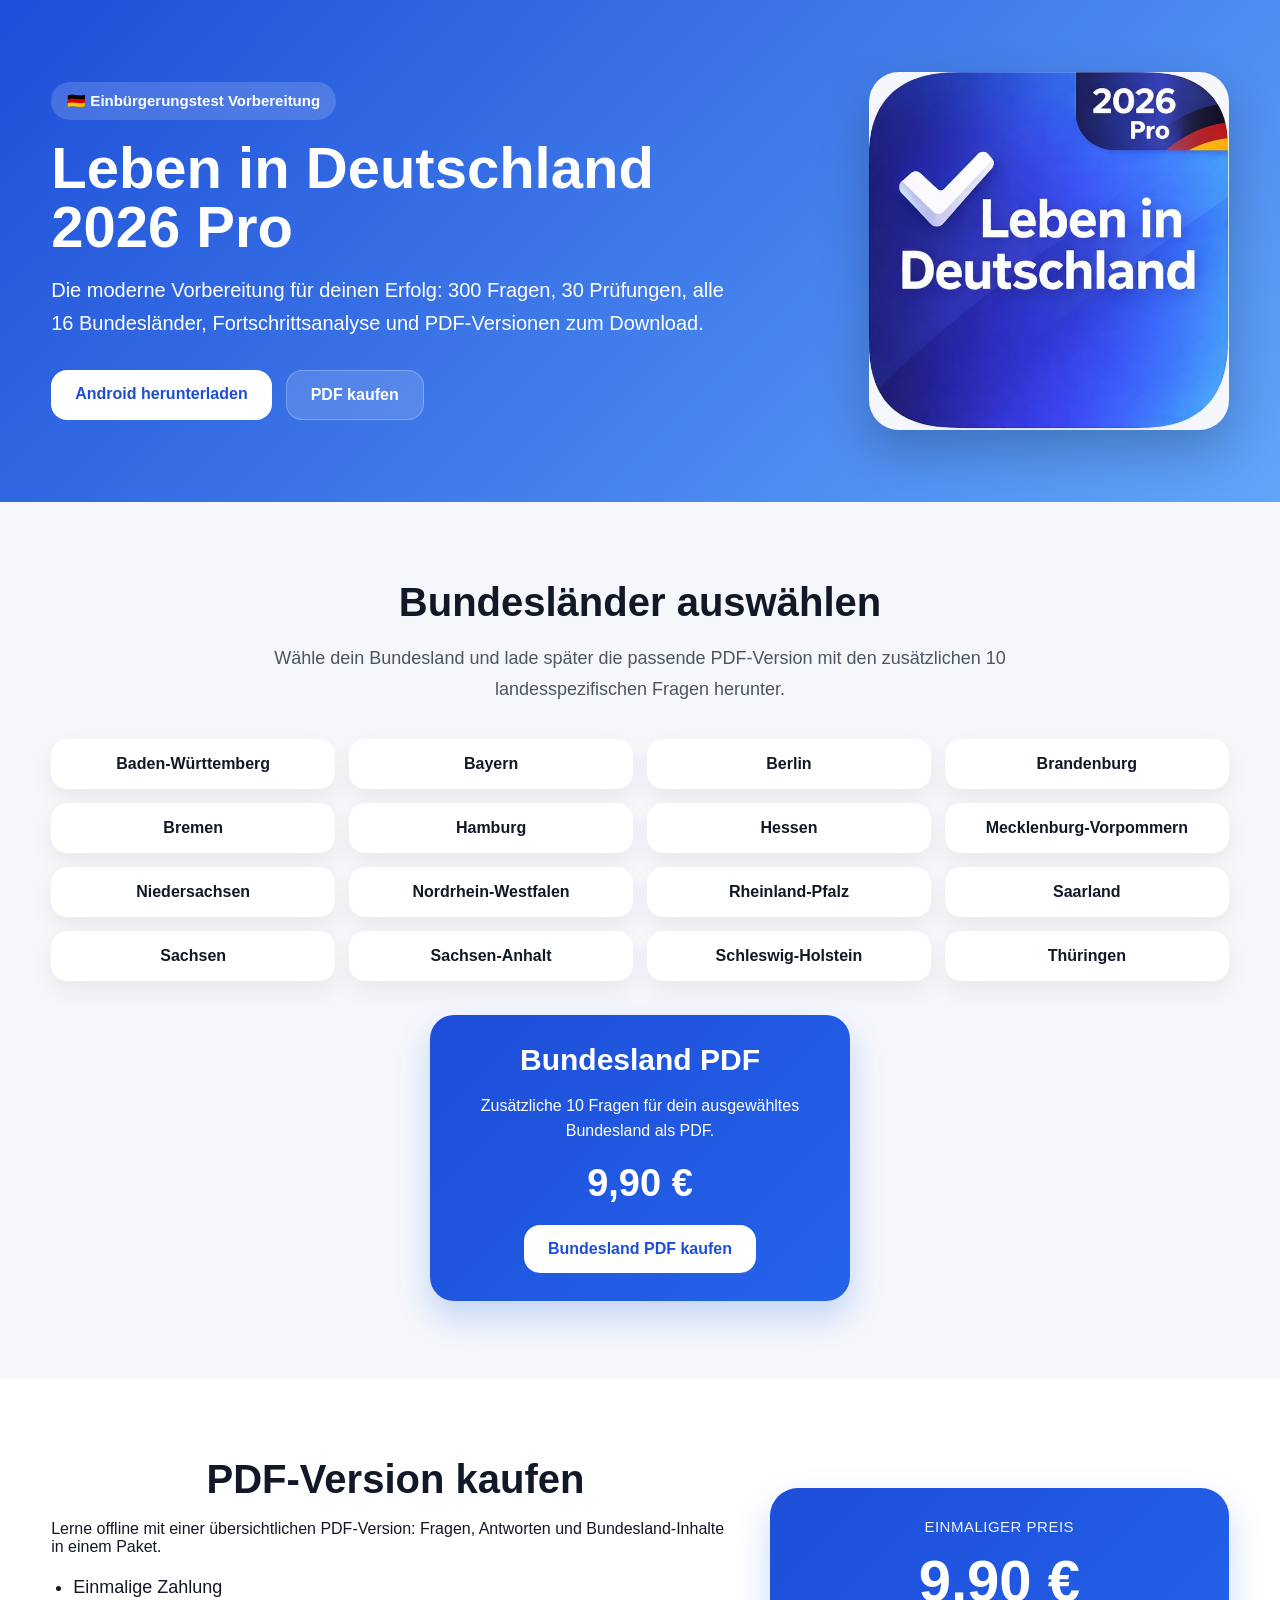
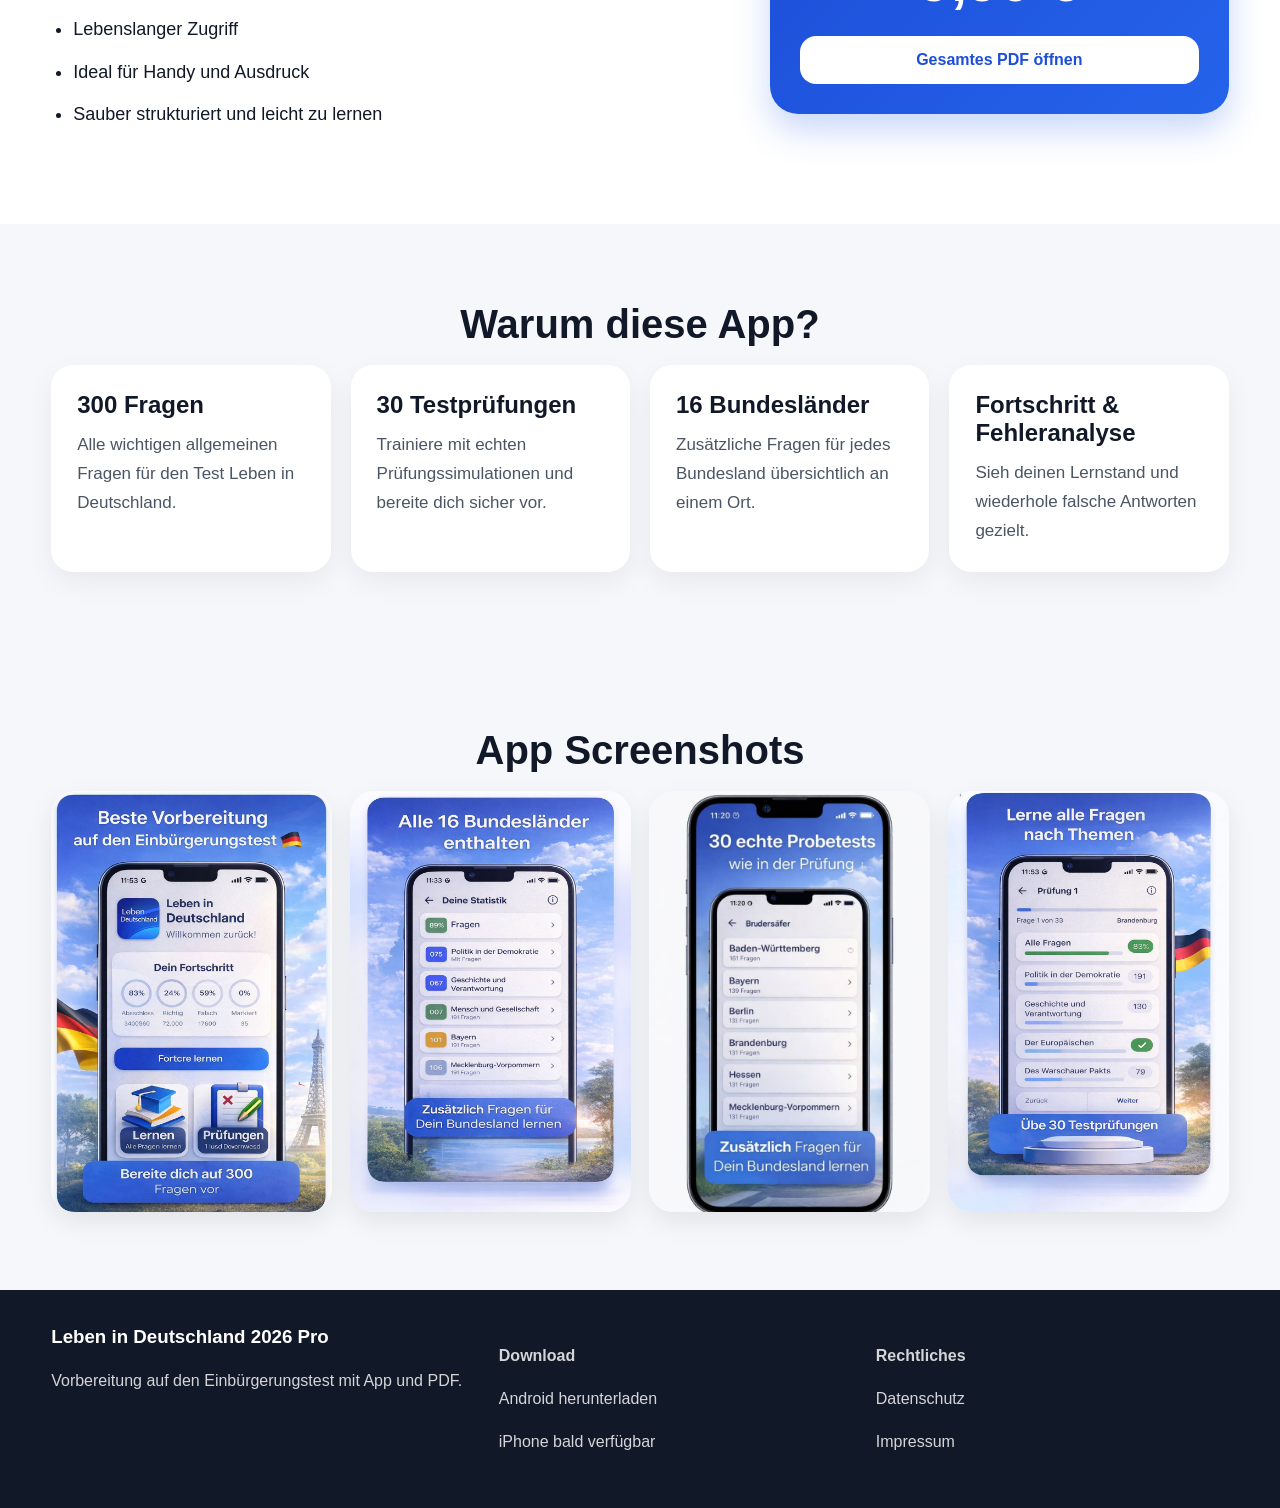
==== index.html @ db629c54 "Website ready for Vercel and Stripe MVP" ====
<!DOCTYPE html>
<html lang="de">
<head>
  <meta charset="UTF-8" />
  <meta name="viewport" content="width=device-width, initial-scale=1.0" />
  <title>Leben in Deutschland 2026 Pro</title>
  <meta
    name="description"
    content="Bereite dich mit 300 Fragen, 30 Testprüfungen, Bundesland-Fragen und PDF-Versionen auf den Einbürgerungstest vor."
  />
  <link rel="stylesheet" href="css/style.css" />
</head>
<body>

  <header class="hero">
    <div class="container hero-content">
      <div class="hero-text">
        <span class="badge">🇩🇪 Einbürgerungstest Vorbereitung</span>
        <h1>Leben in Deutschland 2026 Pro</h1>
        <p>
          Die moderne Vorbereitung für deinen Erfolg:
          300 Fragen, 30 Prüfungen, alle 16 Bundesländer,
          Fortschrittsanalyse und PDF-Versionen zum Download.
        </p>

        <div class="hero-buttons">
          <a href="#" class="btn btn-primary">Android herunterladen</a>
          <a href="#pdf-kaufen" class="btn btn-secondary">PDF kaufen</a>
        </div>
      </div>

      <div class="hero-image">
        <img src="assets/images/app_logo.png" alt="Leben in Deutschland App Logo" />
      </div>
    </div>
  </header>

  <section class="bundeslaender-section" id="bundeslaender">
    <div class="container">
      <h2>Bundesländer auswählen</h2>
      <p class="section-text">
        Wähle dein Bundesland und lade später die passende PDF-Version mit den
        zusätzlichen 10 landesspezifischen Fragen herunter.
      </p>

      <div class="bundeslaender-grid">
        <button class="bundesland-btn">Baden-Württemberg</button>
        <button class="bundesland-btn">Bayern</button>
        <button class="bundesland-btn">Berlin</button>
        <button class="bundesland-btn">Brandenburg</button>
        <button class="bundesland-btn">Bremen</button>
        <button class="bundesland-btn">Hamburg</button>
        <button class="bundesland-btn">Hessen</button>
        <button class="bundesland-btn">Mecklenburg-Vorpommern</button>
        <button class="bundesland-btn">Niedersachsen</button>
        <button class="bundesland-btn">Nordrhein-Westfalen</button>
        <button class="bundesland-btn">Rheinland-Pfalz</button>
        <button class="bundesland-btn">Saarland</button>
        <button class="bundesland-btn">Sachsen</button>
        <button class="bundesland-btn">Sachsen-Anhalt</button>
        <button class="bundesland-btn">Schleswig-Holstein</button>
        <button class="bundesland-btn">Thüringen</button>
      </div>

      <div class="bundesland-card">
        <h3>Bundesland PDF</h3>
        <p>Zusätzliche 10 Fragen für dein ausgewähltes Bundesland als PDF.</p>
        <div class="mini-price">9,90 €</div>
        <a href="#" class="btn btn-primary">Bundesland PDF kaufen</a>
      </div>
    </div>
  </section>

  <section class="pdf-block" id="pdf-kaufen">
    <div class="container pdf-inner">
      <div>
        <h2>PDF-Version kaufen</h2>
        <p>
          Lerne offline mit einer übersichtlichen PDF-Version:
          Fragen, Antworten und Bundesland-Inhalte in einem Paket.
        </p>
        <ul class="pdf-list">
          <li>Einmalige Zahlung</li>
          <li>Lebenslanger Zugriff</li>
          <li>Ideal für Handy und Ausdruck</li>
          <li>Sauber strukturiert und leicht zu lernen</li>
        </ul>
      </div>

      <div class="price-card">
        <div class="price-label">Einmaliger Preis</div>
        <div class="price">9,90 €</div>
        <a href="#" id="gesamt-pdf-btn" class="btn btn-light btn-full">Gesamtes PDF öffnen</a>
      </div>
    </div>
  </section>

  <section class="features" id="warum-app">
    <div class="container">
      <h2>Warum diese App?</h2>
      <div class="feature-grid">
        <div class="card">
          <h3>300 Fragen</h3>
          <p>Alle wichtigen allgemeinen Fragen für den Test Leben in Deutschland.</p>
        </div>
        <div class="card">
          <h3>30 Testprüfungen</h3>
          <p>Trainiere mit echten Prüfungssimulationen und bereite dich sicher vor.</p>
        </div>
        <div class="card">
          <h3>16 Bundesländer</h3>
          <p>Zusätzliche Fragen für jedes Bundesland übersichtlich an einem Ort.</p>
        </div>
        <div class="card">
          <h3>Fortschritt & Fehleranalyse</h3>
          <p>Sieh deinen Lernstand und wiederhole falsche Antworten gezielt.</p>
        </div>
      </div>
    </div>
  </section>

  <section class="screenshots">
    <div class="container">
      <h2>App Screenshots</h2>
      <div class="screenshots-grid">
        <img src="assets/screenshots/screen-1.png" alt="App Screenshot 1" />
        <img src="assets/screenshots/screen-2.png" alt="App Screenshot 2" />
        <img src="assets/screenshots/screen-3.png" alt="App Screenshot 3" />
        <img src="assets/screenshots/screen-4.png" alt="App Screenshot 4" />
      </div>
    </div>
  </section>

  <footer class="footer">
    <div class="container footer-inner">
      <div>
        <h3>Leben in Deutschland 2026 Pro</h3>
        <p>Vorbereitung auf den Einbürgerungstest mit App und PDF.</p>
      </div>

      <div>
        <p><strong>Download</strong></p>
        <p>Android herunterladen</p>
        <p>iPhone bald verfügbar</p>
      </div>

      <div>
        <p><strong>Rechtliches</strong></p>
        <p>Datenschutz</p>
        <p>Impressum</p>
      </div>
    </div>
  </footer>

  <script src="js/main.js"></script>
</body>
</html>
---- css/style.css ----
* {
  box-sizing: border-box;
}

html {
  scroll-behavior: smooth;
}

body {
  margin: 0;
  font-family: Arial, sans-serif;
  background: #f5f7fb;
  color: #111827;
}

img {
  max-width: 100%;
  display: block;
}

.container {
  width: min(1180px, 92%);
  margin: 0 auto;
}

.hero {
  background: linear-gradient(135deg, #1d4ed8, #60a5fa);
  color: white;
  padding: 72px 0;
}

.hero-content {
  display: grid;
  grid-template-columns: 1.2fr 0.8fr;
  gap: 36px;
  align-items: center;
}

.badge {
  display: inline-block;
  padding: 10px 16px;
  border-radius: 999px;
  background: rgba(255, 255, 255, 0.16);
  margin-bottom: 18px;
  font-weight: 700;
  font-size: 15px;
}

.hero h1 {
  margin: 0 0 18px;
  font-size: 58px;
  line-height: 1.02;
}

.hero p {
  font-size: 20px;
  line-height: 1.65;
  max-width: 700px;
  margin: 0;
}

.hero-buttons {
  display: flex;
  flex-wrap: wrap;
  gap: 14px;
  margin-top: 30px;
}

.btn {
  display: inline-block;
  text-decoration: none;
  padding: 15px 24px;
  border-radius: 16px;
  font-weight: 700;
  transition: all 0.2s ease;
  border: none;
  cursor: pointer;
}

.btn:hover {
  transform: translateY(-2px);
}

.btn-primary {
  background: white;
  color: #1d4ed8;
}

.btn-secondary {
  background: rgba(255, 255, 255, 0.14);
  color: white;
  border: 1px solid rgba(255, 255, 255, 0.25);
}

.btn-light {
  background: white;
  color: #1d4ed8;
}

.btn-full {
  width: 100%;
  text-align: center;
}

.hero-image img {
  width: 100%;
  max-width: 360px;
  margin-left: auto;
  border-radius: 30px;
  box-shadow: 0 20px 50px rgba(0, 0, 0, 0.22);
}

.features,
.screenshots,
.pdf-block,
.bundeslaender-section {
  padding: 78px 0;
}

.features h2,
.screenshots h2,
.pdf-block h2,
.bundeslaender-section h2 {
  text-align: center;
  margin: 0 0 18px;
  font-size: 40px;
}

.section-text {
  text-align: center;
  max-width: 760px;
  margin: 0 auto 34px;
  color: #4b5563;
  font-size: 18px;
  line-height: 1.7;
}

.bundeslaender-grid {
  display: grid;
  grid-template-columns: repeat(4, 1fr);
  gap: 14px;
  margin-bottom: 34px;
}

.bundesland-btn {
  padding: 16px 18px;
  border: none;
  border-radius: 16px;
  background: white;
  box-shadow: 0 10px 24px rgba(0, 0, 0, 0.06);
  font-size: 16px;
  font-weight: 700;
  color: #111827;
  cursor: pointer;
  transition: all 0.2s ease;
}

.bundesland-btn:hover {
  transform: translateY(-2px);
  background: #eef4ff;
}

.bundesland-card {
  max-width: 420px;
  margin: 0 auto;
  background: linear-gradient(135deg, #1d4ed8, #2563eb);
  color: white;
  padding: 28px;
  border-radius: 24px;
  text-align: center;
  box-shadow: 0 16px 34px rgba(37, 99, 235, 0.24);
}

.bundesland-card h3 {
  margin-top: 0;
  margin-bottom: 10px;
  font-size: 30px;
}

.bundesland-card p {
  margin-bottom: 18px;
  line-height: 1.6;
}

.mini-price {
  font-size: 38px;
  font-weight: 800;
  margin-bottom: 20px;
}

.feature-grid {
  display: grid;
  grid-template-columns: repeat(4, 1fr);
  gap: 20px;
}

.card {
  background: white;
  padding: 26px;
  border-radius: 22px;
  box-shadow: 0 10px 28px rgba(0, 0, 0, 0.06);
}

.card h3 {
  margin-top: 0;
  margin-bottom: 12px;
  font-size: 24px;
}

.card p {
  margin: 0;
  font-size: 17px;
  line-height: 1.7;
  color: #4b5563;
}

.pdf-inner {
  display: grid;
  grid-template-columns: 1.2fr 0.8fr;
  gap: 30px;
  align-items: center;
}

.pdf-block {
  background: #ffffff;
}

.pdf-list {
  padding-left: 22px;
}

.pdf-list li {
  margin-bottom: 12px;
  font-size: 18px;
  line-height: 1.7;
}

.price-card {
  background: linear-gradient(135deg, #1d4ed8, #2563eb);
  color: white;
  padding: 30px;
  border-radius: 28px;
  text-align: center;
  box-shadow: 0 16px 34px rgba(37, 99, 235, 0.25);
}

.price-label {
  font-size: 15px;
  opacity: 0.92;
  margin-bottom: 12px;
  text-transform: uppercase;
  letter-spacing: 0.5px;
}

.price {
  font-size: 58px;
  font-weight: 800;
  margin-bottom: 22px;
}

.screenshots-grid {
  display: grid;
  grid-template-columns: repeat(4, 1fr);
  gap: 18px;
}

.screenshots-grid img {
  border-radius: 24px;
  box-shadow: 0 10px 26px rgba(0, 0, 0, 0.08);
}

.footer {
  background: #111827;
  color: white;
  padding: 36px 0;
}

.footer-inner {
  display: grid;
  grid-template-columns: 1.2fr 1fr 1fr;
  gap: 24px;
}

.footer h3 {
  margin-top: 0;
}

.footer p {
  color: rgba(255,255,255,0.82);
  line-height: 1.7;
}

@media (max-width: 980px) {
  .hero-content,
  .pdf-inner,
  .feature-grid,
  .screenshots-grid,
  .bundeslaender-grid,
  .footer-inner {
    grid-template-columns: 1fr;
  }

  .hero h1 {
    font-size: 42px;
  }

  .hero-image img {
    margin: 0 auto;
  }

  .features h2,
  .screenshots h2,
  .pdf-block h2,
  .bundeslaender-section h2 {
    font-size: 32px;
  }
}

.bundesland-btn.active {
  background: linear-gradient(135deg, #1d4ed8, #2563eb);
  color: white;
  box-shadow: 0 8px 20px rgba(37, 99, 235, 0.3);
}
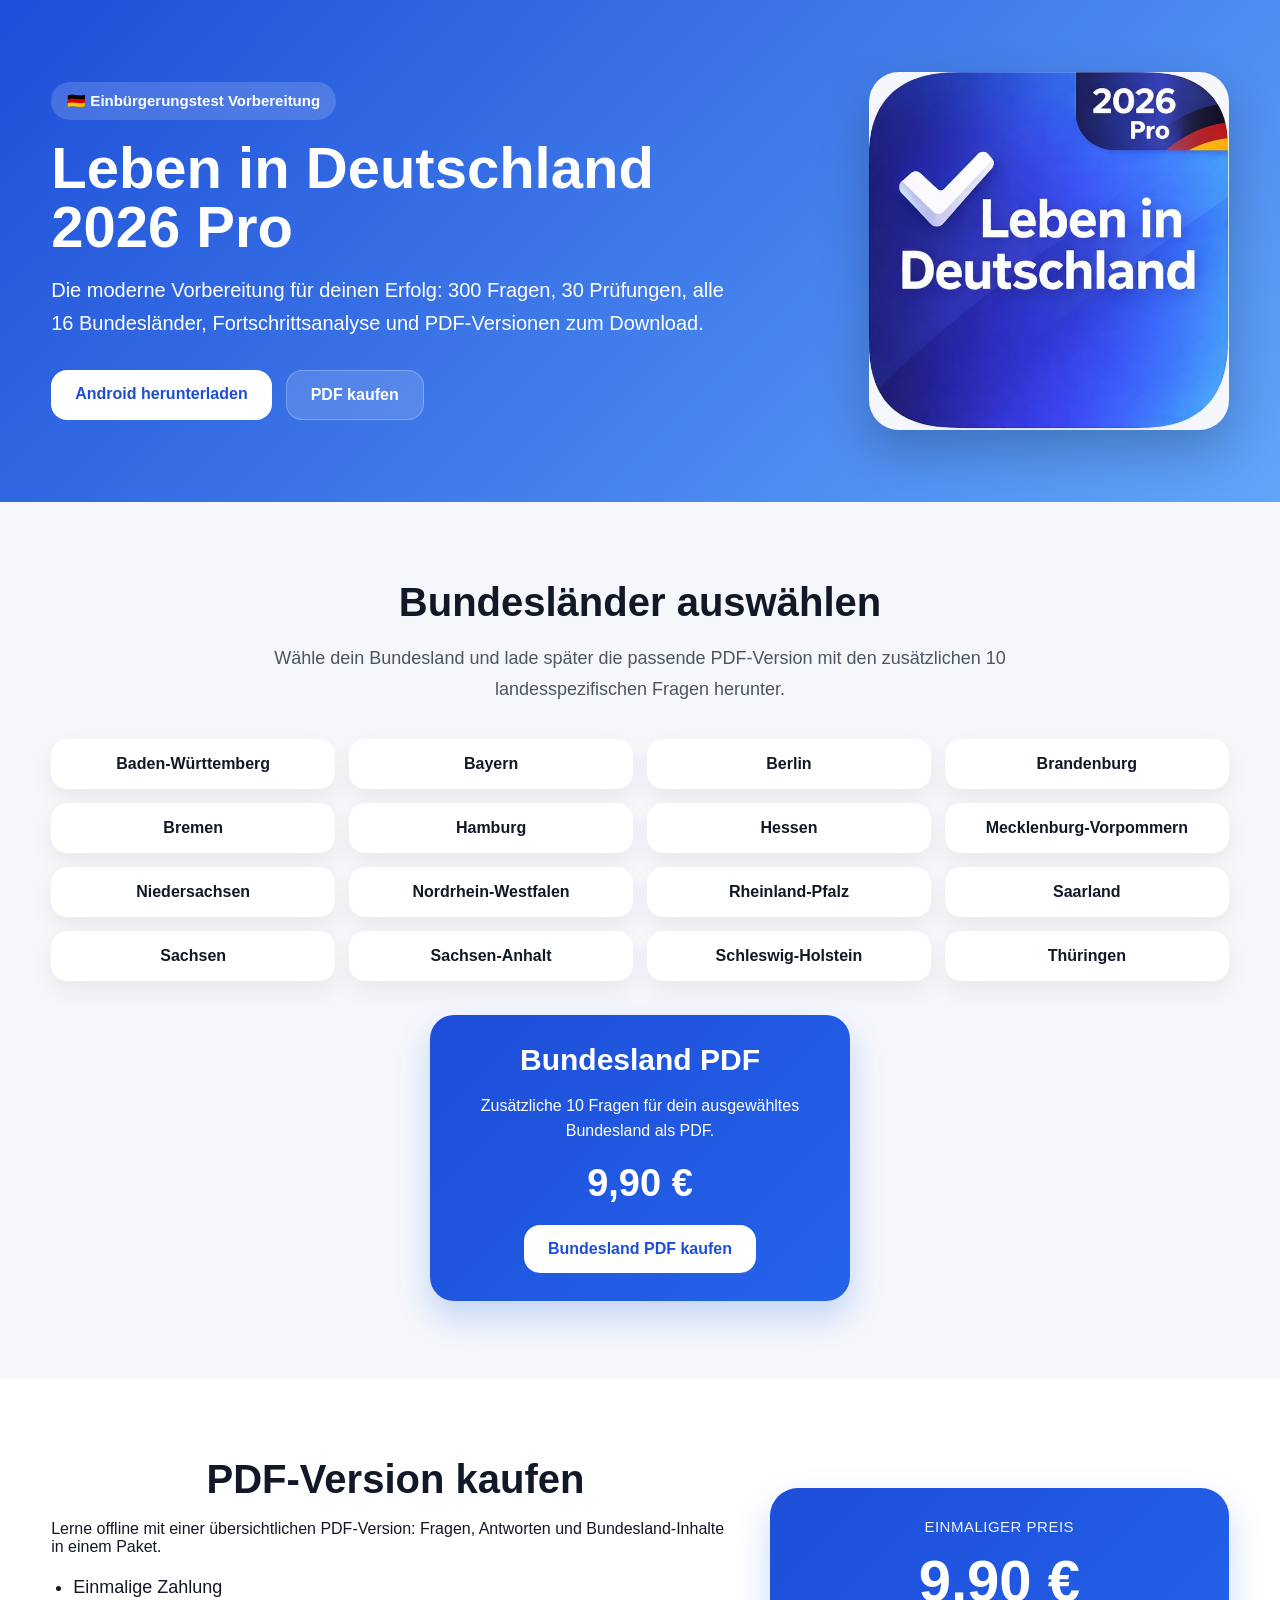
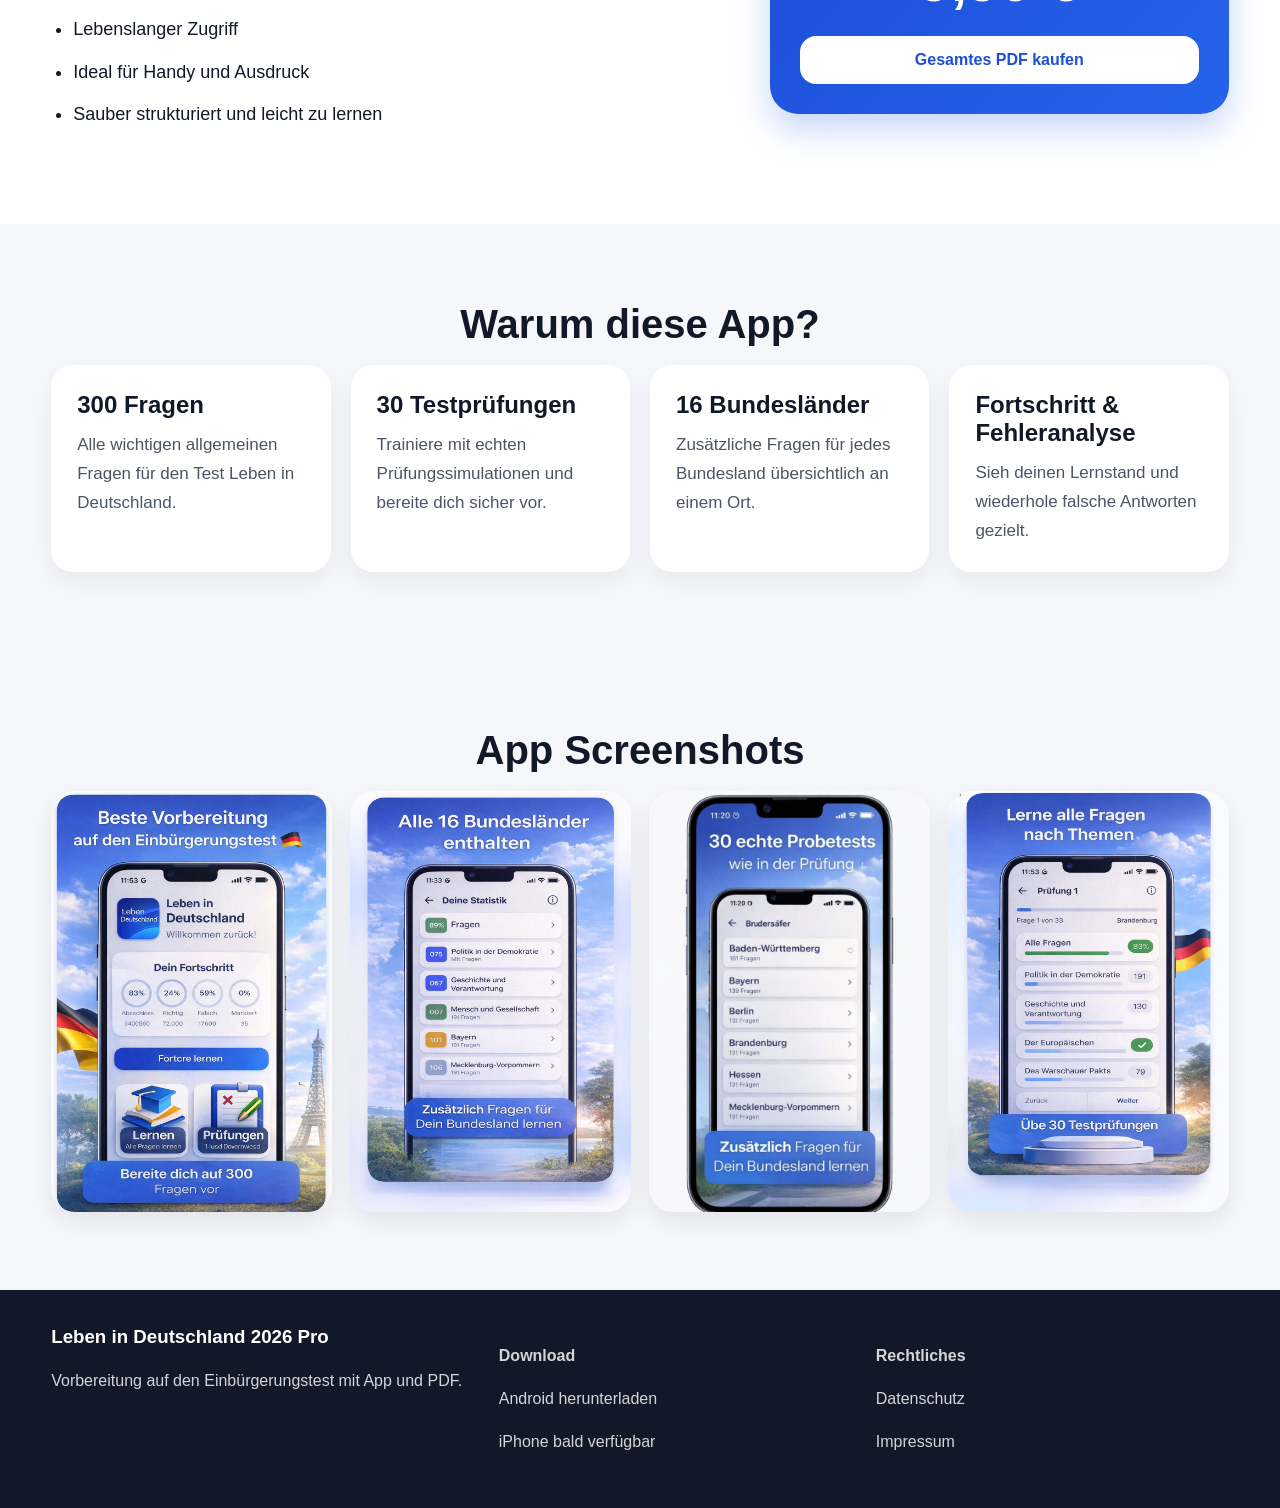
==== commit 2bc29cb6: "Add success page" ====
--- a/index.html
+++ b/index.html
@@ -90,7 +90,15 @@
       <div class="price-card">
         <div class="price-label">Einmaliger Preis</div>
         <div class="price">9,90 €</div>
-        <a href="#" id="gesamt-pdf-btn" class="btn btn-light btn-full">Gesamtes PDF öffnen</a>
+        <a
+          href="https://buy.stripe.com/14AbJ20qF0Sz08CeSN9Ve00"
+          id="gesamt-pdf-btn"
+          class="btn btn-light btn-full"
+          target="_blank"
+          rel="noopener noreferrer"
+        >
+          Gesamtes PDF kaufen
+        </a>
       </div>
     </div>
   </section>
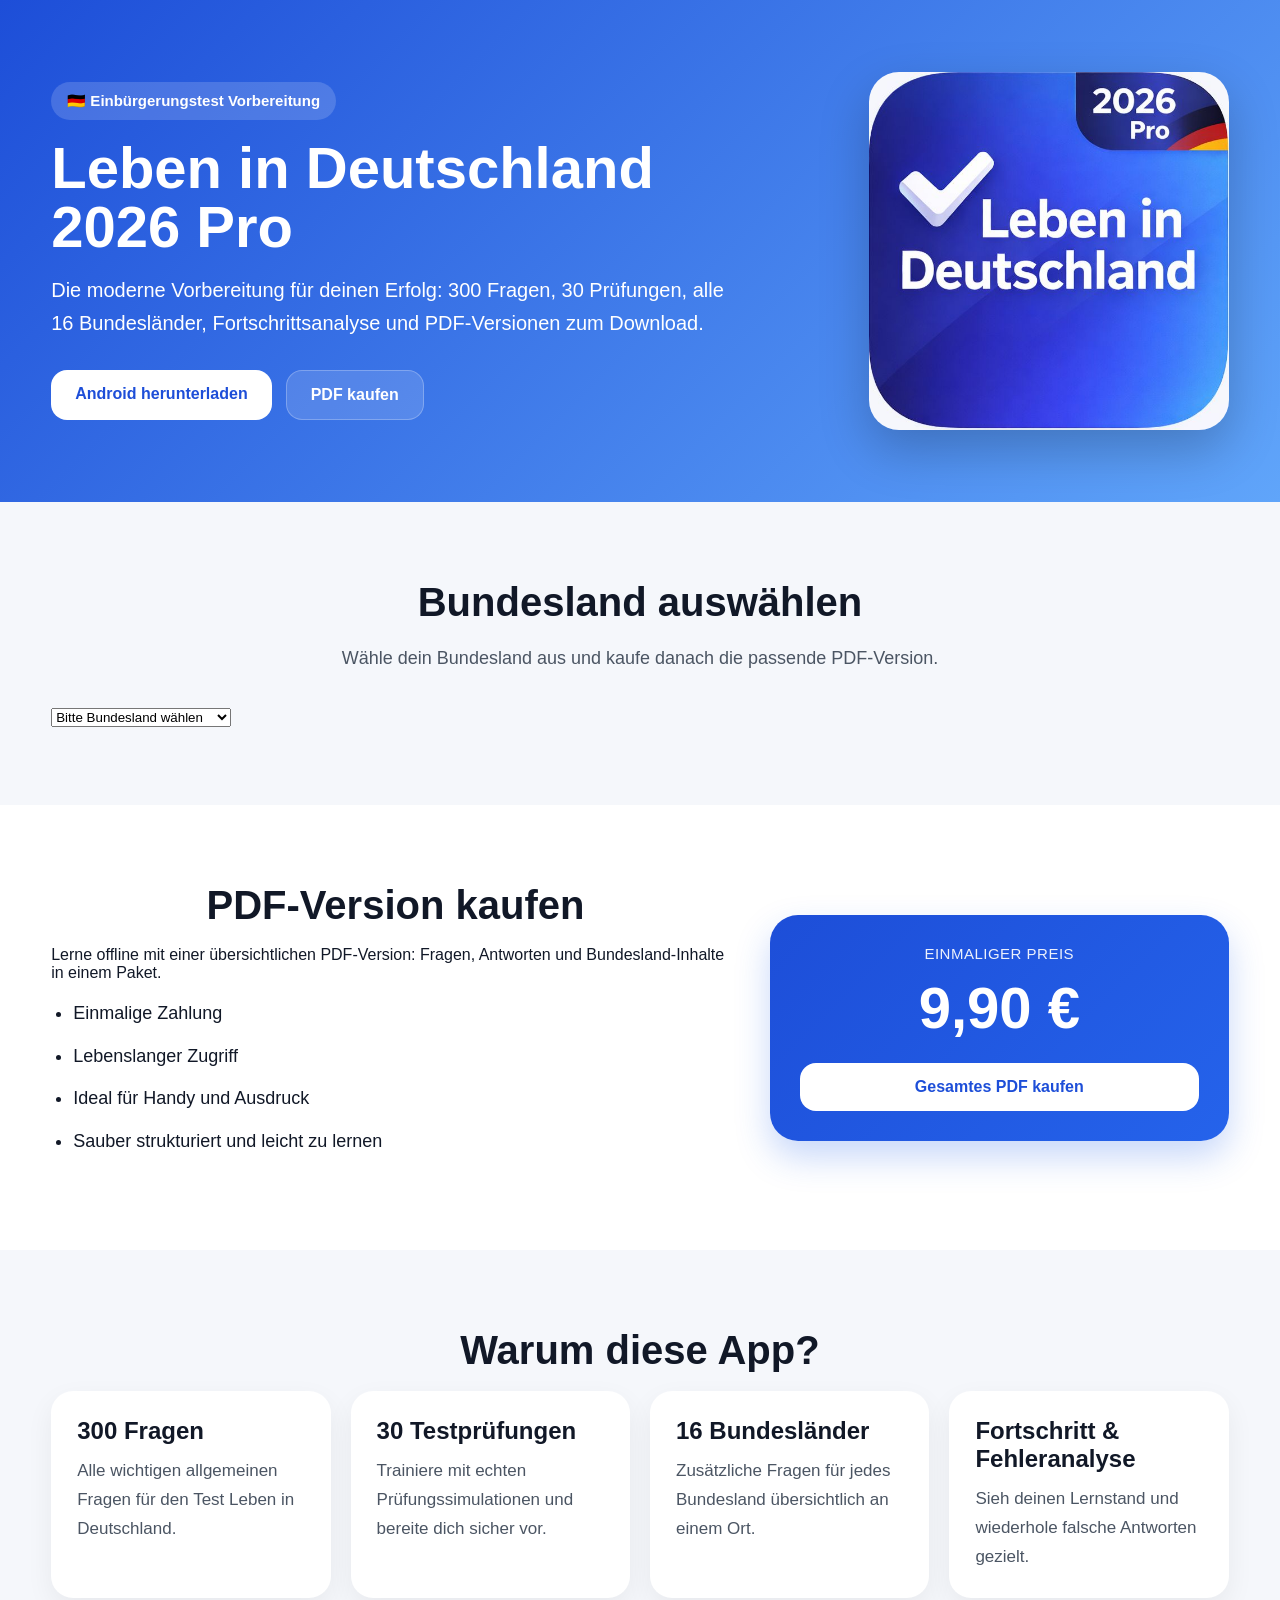
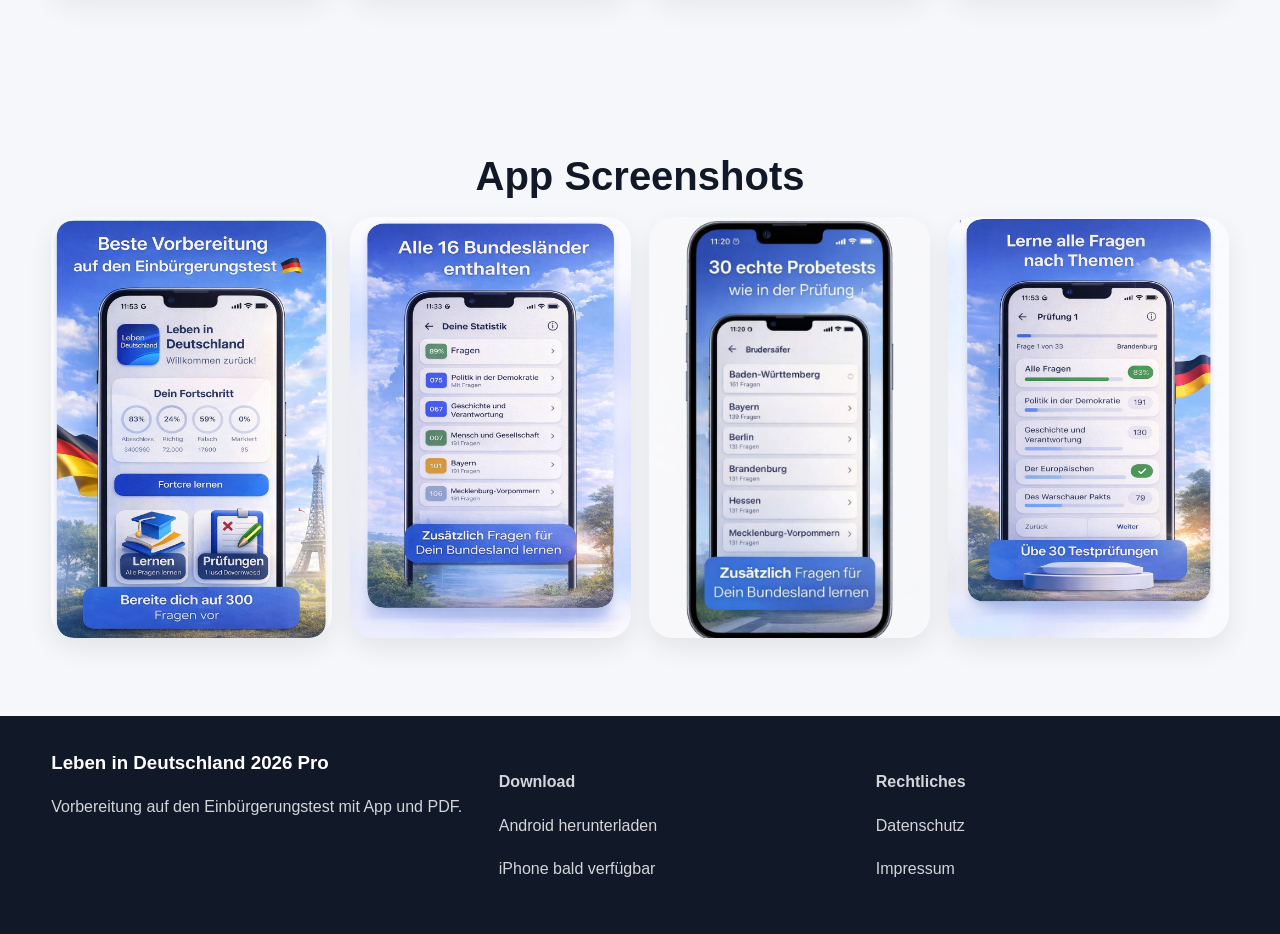
==== commit 9db66258: "Update bundesland selection UI" ====
--- a/index.html
+++ b/index.html
@@ -37,36 +37,46 @@
 
   <section class="bundeslaender-section" id="bundeslaender">
     <div class="container">
-      <h2>Bundesländer auswählen</h2>
+      <h2>Bundesland auswählen</h2>
       <p class="section-text">
-        Wähle dein Bundesland und lade später die passende PDF-Version mit den
-        zusätzlichen 10 landesspezifischen Fragen herunter.
+        Wähle dein Bundesland aus und kaufe danach die passende PDF-Version.
       </p>
 
-      <div class="bundeslaender-grid">
-        <button class="bundesland-btn">Baden-Württemberg</button>
-        <button class="bundesland-btn">Bayern</button>
-        <button class="bundesland-btn">Berlin</button>
-        <button class="bundesland-btn">Brandenburg</button>
-        <button class="bundesland-btn">Bremen</button>
-        <button class="bundesland-btn">Hamburg</button>
-        <button class="bundesland-btn">Hessen</button>
-        <button class="bundesland-btn">Mecklenburg-Vorpommern</button>
-        <button class="bundesland-btn">Niedersachsen</button>
-        <button class="bundesland-btn">Nordrhein-Westfalen</button>
-        <button class="bundesland-btn">Rheinland-Pfalz</button>
-        <button class="bundesland-btn">Saarland</button>
-        <button class="bundesland-btn">Sachsen</button>
-        <button class="bundesland-btn">Sachsen-Anhalt</button>
-        <button class="bundesland-btn">Schleswig-Holstein</button>
-        <button class="bundesland-btn">Thüringen</button>
-      </div>
+      <select id="bundesland-select" class="bundesland-select">
+        <option value="">Bitte Bundesland wählen</option>
+        <option value="Baden-Württemberg">Baden-Württemberg</option>
+        <option value="Bayern">Bayern</option>
+        <option value="Berlin">Berlin</option>
+        <option value="Brandenburg">Brandenburg</option>
+        <option value="Bremen">Bremen</option>
+        <option value="Hamburg">Hamburg</option>
+        <option value="Hessen">Hessen</option>
+        <option value="Mecklenburg-Vorpommern">Mecklenburg-Vorpommern</option>
+        <option value="Niedersachsen">Niedersachsen</option>
+        <option value="Nordrhein-Westfalen">Nordrhein-Westfalen</option>
+        <option value="Rheinland-Pfalz">Rheinland-Pfalz</option>
+        <option value="Saarland">Saarland</option>
+        <option value="Sachsen">Sachsen</option>
+        <option value="Sachsen-Anhalt">Sachsen-Anhalt</option>
+        <option value="Schleswig-Holstein">Schleswig-Holstein</option>
+        <option value="Thüringen">Thüringen</option>
+      </select>
 
-      <div class="bundesland-card">
-        <h3>Bundesland PDF</h3>
-        <p>Zusätzliche 10 Fragen für dein ausgewähltes Bundesland als PDF.</p>
+      <div class="bundesland-card" id="bundesland-card" style="display: none;">
+        <h3 id="bundesland-title">Bundesland PDF</h3>
+        <p>
+          PDF mit allgemeinen Fragen und zusätzlichen Fragen für dein ausgewähltes Bundesland.
+        </p>
         <div class="mini-price">9,90 €</div>
-        <a href="#" class="btn btn-primary">Bundesland PDF kaufen</a>
+        <a
+          href="https://buy.stripe.com/14AbJ20qF0Sz08CeSN9Ve00"
+          id="bundesland-buy-btn"
+          class="btn btn-primary"
+          target="_blank"
+          rel="noopener noreferrer"
+        >
+          PDF kaufen
+        </a>
       </div>
     </div>
   </section>
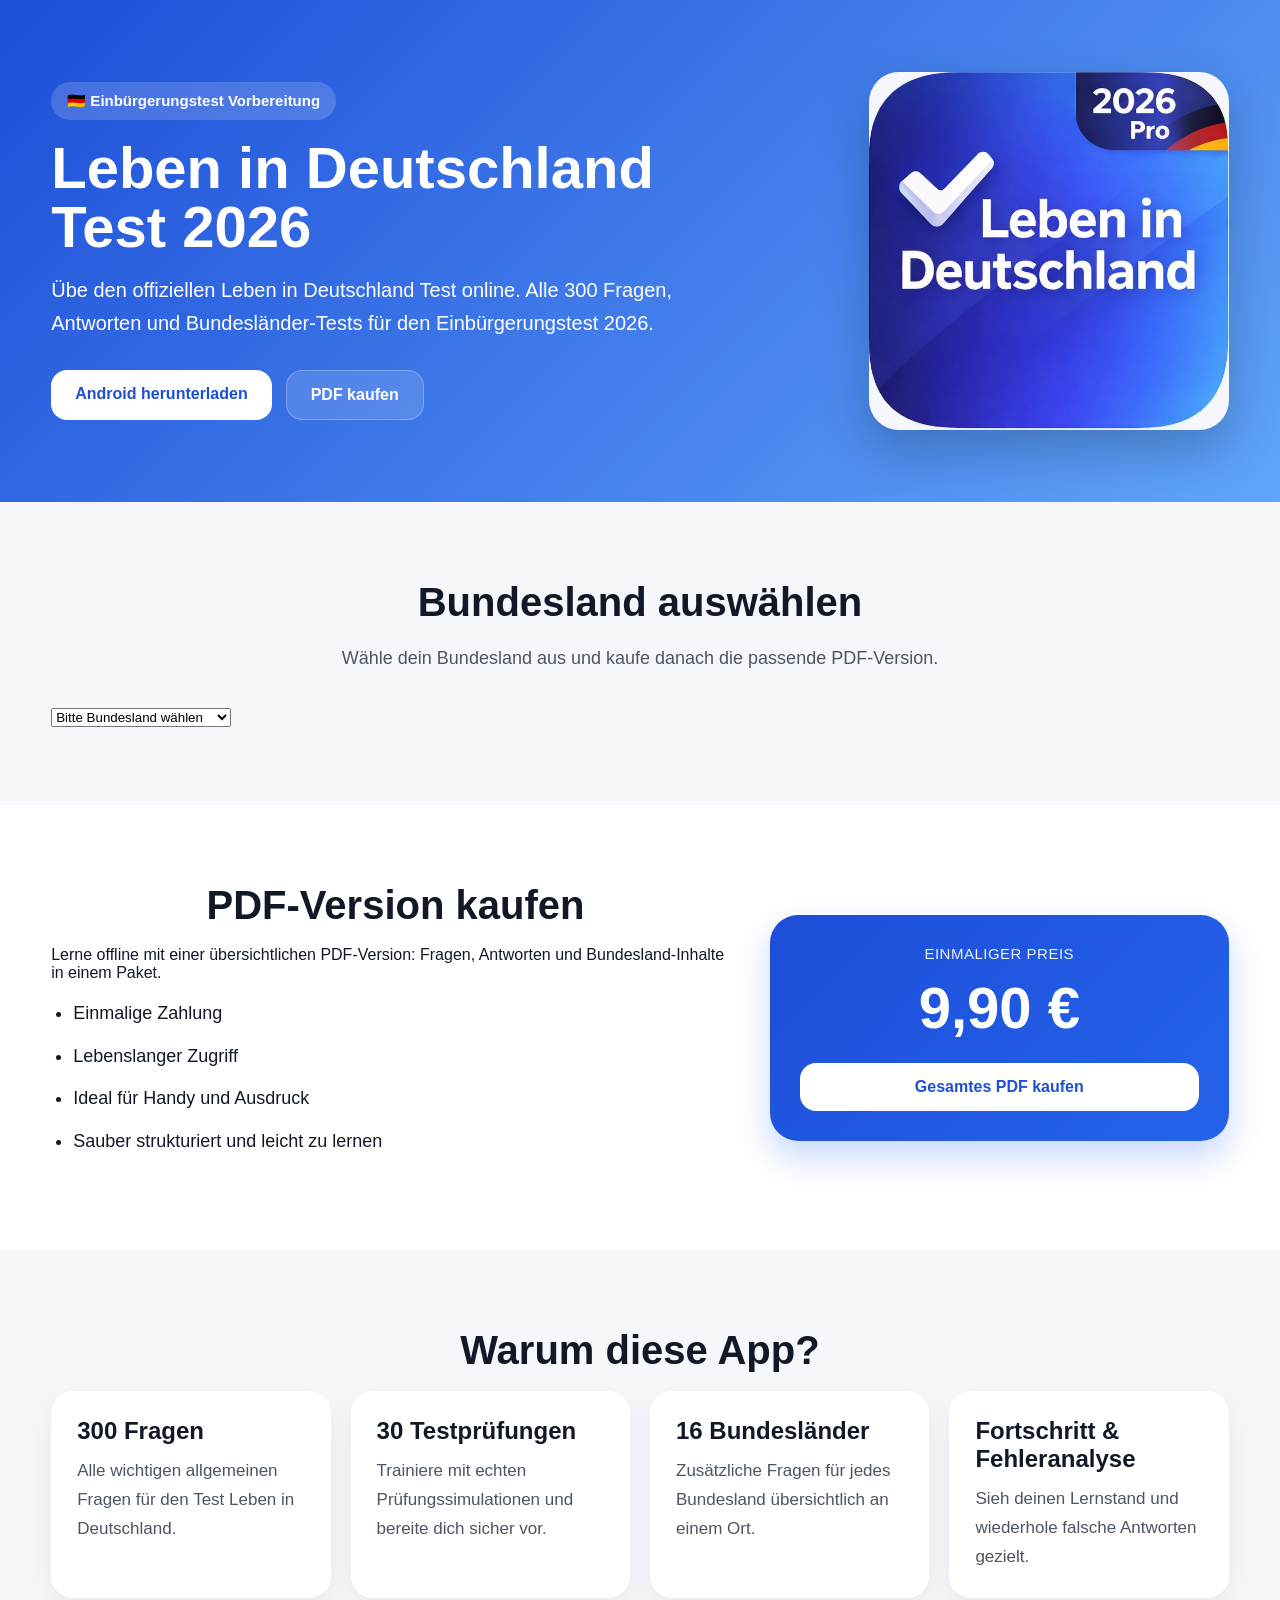
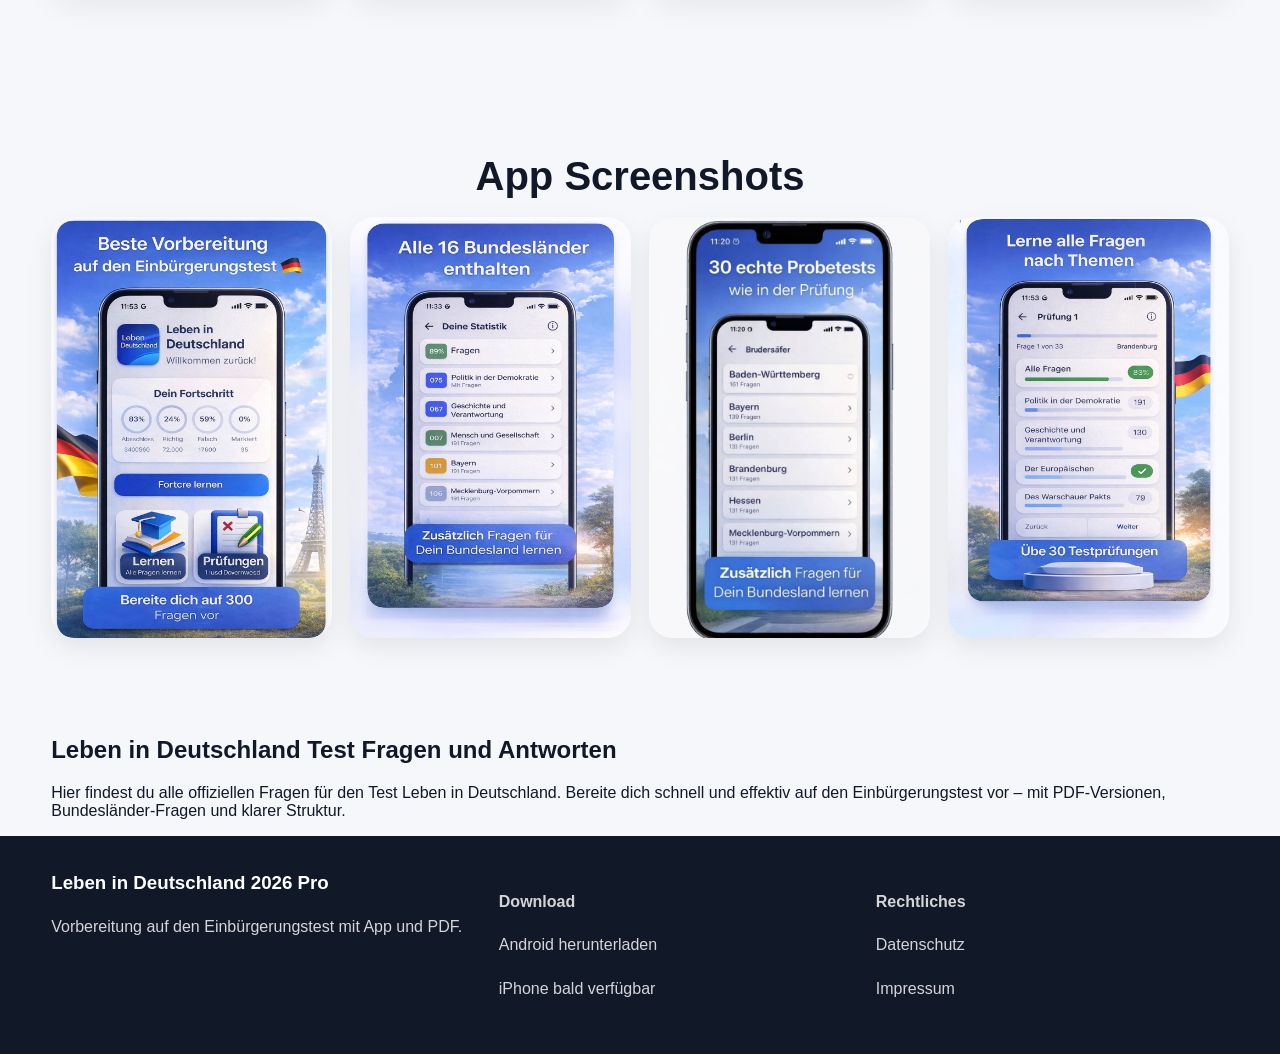
==== commit c3fe0209: "Improve SEO content and meta tags" ====
--- a/index.html
+++ b/index.html
@@ -3,24 +3,34 @@
 <head>
   <meta charset="UTF-8" />
   <meta name="viewport" content="width=device-width, initial-scale=1.0" />
-  <title>Leben in Deutschland 2026 Pro</title>
+
+  <meta name="google-site-verification" content="UKabABoNslpuBA9yHsxez85sZU-n7hijXNKGL5gckxY" />
+
+  <title>Leben in Deutschland Test 2026 – Einbürgerungstest Fragen</title>
+
   <meta
     name="description"
-    content="Bereite dich mit 300 Fragen, 30 Testprüfungen, Bundesland-Fragen und PDF-Versionen auf den Einbürgerungstest vor."
+    content="Leben in Deutschland Test 2026: 300 Fragen, 30 Prüfungen, alle 16 Bundesländer und PDF-Versionen zur Vorbereitung auf den Einbürgerungstest."
   />
+
+  <meta
+    name="keywords"
+    content="Leben in Deutschland Test, Einbürgerungstest Deutschland, 300 Fragen, Bundesländer Test, Einbürgerungstest PDF, Leben in Deutschland Fragen"
+  />
+
   <link rel="stylesheet" href="css/style.css" />
 </head>
+
 <body>
 
   <header class="hero">
     <div class="container hero-content">
       <div class="hero-text">
         <span class="badge">🇩🇪 Einbürgerungstest Vorbereitung</span>
-        <h1>Leben in Deutschland 2026 Pro</h1>
+        <h1>Leben in Deutschland Test 2026</h1>
         <p>
-          Die moderne Vorbereitung für deinen Erfolg:
-          300 Fragen, 30 Prüfungen, alle 16 Bundesländer,
-          Fortschrittsanalyse und PDF-Versionen zum Download.
+          Übe den offiziellen Leben in Deutschland Test online.
+          Alle 300 Fragen, Antworten und Bundesländer-Tests für den Einbürgerungstest 2026.
         </p>
 
         <div class="hero-buttons">
@@ -44,22 +54,22 @@
 
       <select id="bundesland-select" class="bundesland-select">
         <option value="">Bitte Bundesland wählen</option>
-        <option value="Baden-Württemberg">Baden-Württemberg</option>
-        <option value="Bayern">Bayern</option>
-        <option value="Berlin">Berlin</option>
-        <option value="Brandenburg">Brandenburg</option>
-        <option value="Bremen">Bremen</option>
-        <option value="Hamburg">Hamburg</option>
-        <option value="Hessen">Hessen</option>
-        <option value="Mecklenburg-Vorpommern">Mecklenburg-Vorpommern</option>
-        <option value="Niedersachsen">Niedersachsen</option>
-        <option value="Nordrhein-Westfalen">Nordrhein-Westfalen</option>
-        <option value="Rheinland-Pfalz">Rheinland-Pfalz</option>
-        <option value="Saarland">Saarland</option>
-        <option value="Sachsen">Sachsen</option>
-        <option value="Sachsen-Anhalt">Sachsen-Anhalt</option>
-        <option value="Schleswig-Holstein">Schleswig-Holstein</option>
-        <option value="Thüringen">Thüringen</option>
+        <option>Baden-Württemberg</option>
+        <option>Bayern</option>
+        <option>Berlin</option>
+        <option>Brandenburg</option>
+        <option>Bremen</option>
+        <option>Hamburg</option>
+        <option>Hessen</option>
+        <option>Mecklenburg-Vorpommern</option>
+        <option>Niedersachsen</option>
+        <option>Nordrhein-Westfalen</option>
+        <option>Rheinland-Pfalz</option>
+        <option>Saarland</option>
+        <option>Sachsen</option>
+        <option>Sachsen-Anhalt</option>
+        <option>Schleswig-Holstein</option>
+        <option>Thüringen</option>
       </select>
 
       <div class="bundesland-card" id="bundesland-card" style="display: none;">
@@ -149,6 +159,17 @@
     </div>
   </section>
 
+  <section class="seo-text">
+    <div class="container">
+      <h2>Leben in Deutschland Test Fragen und Antworten</h2>
+      <p>
+        Hier findest du alle offiziellen Fragen für den Test Leben in Deutschland.
+        Bereite dich schnell und effektiv auf den Einbürgerungstest vor –
+        mit PDF-Versionen, Bundesländer-Fragen und klarer Struktur.
+      </p>
+    </div>
+  </section>
+
   <footer class="footer">
     <div class="container footer-inner">
       <div>
@@ -171,5 +192,6 @@
   </footer>
 
   <script src="js/main.js"></script>
+
 </body>
 </html>
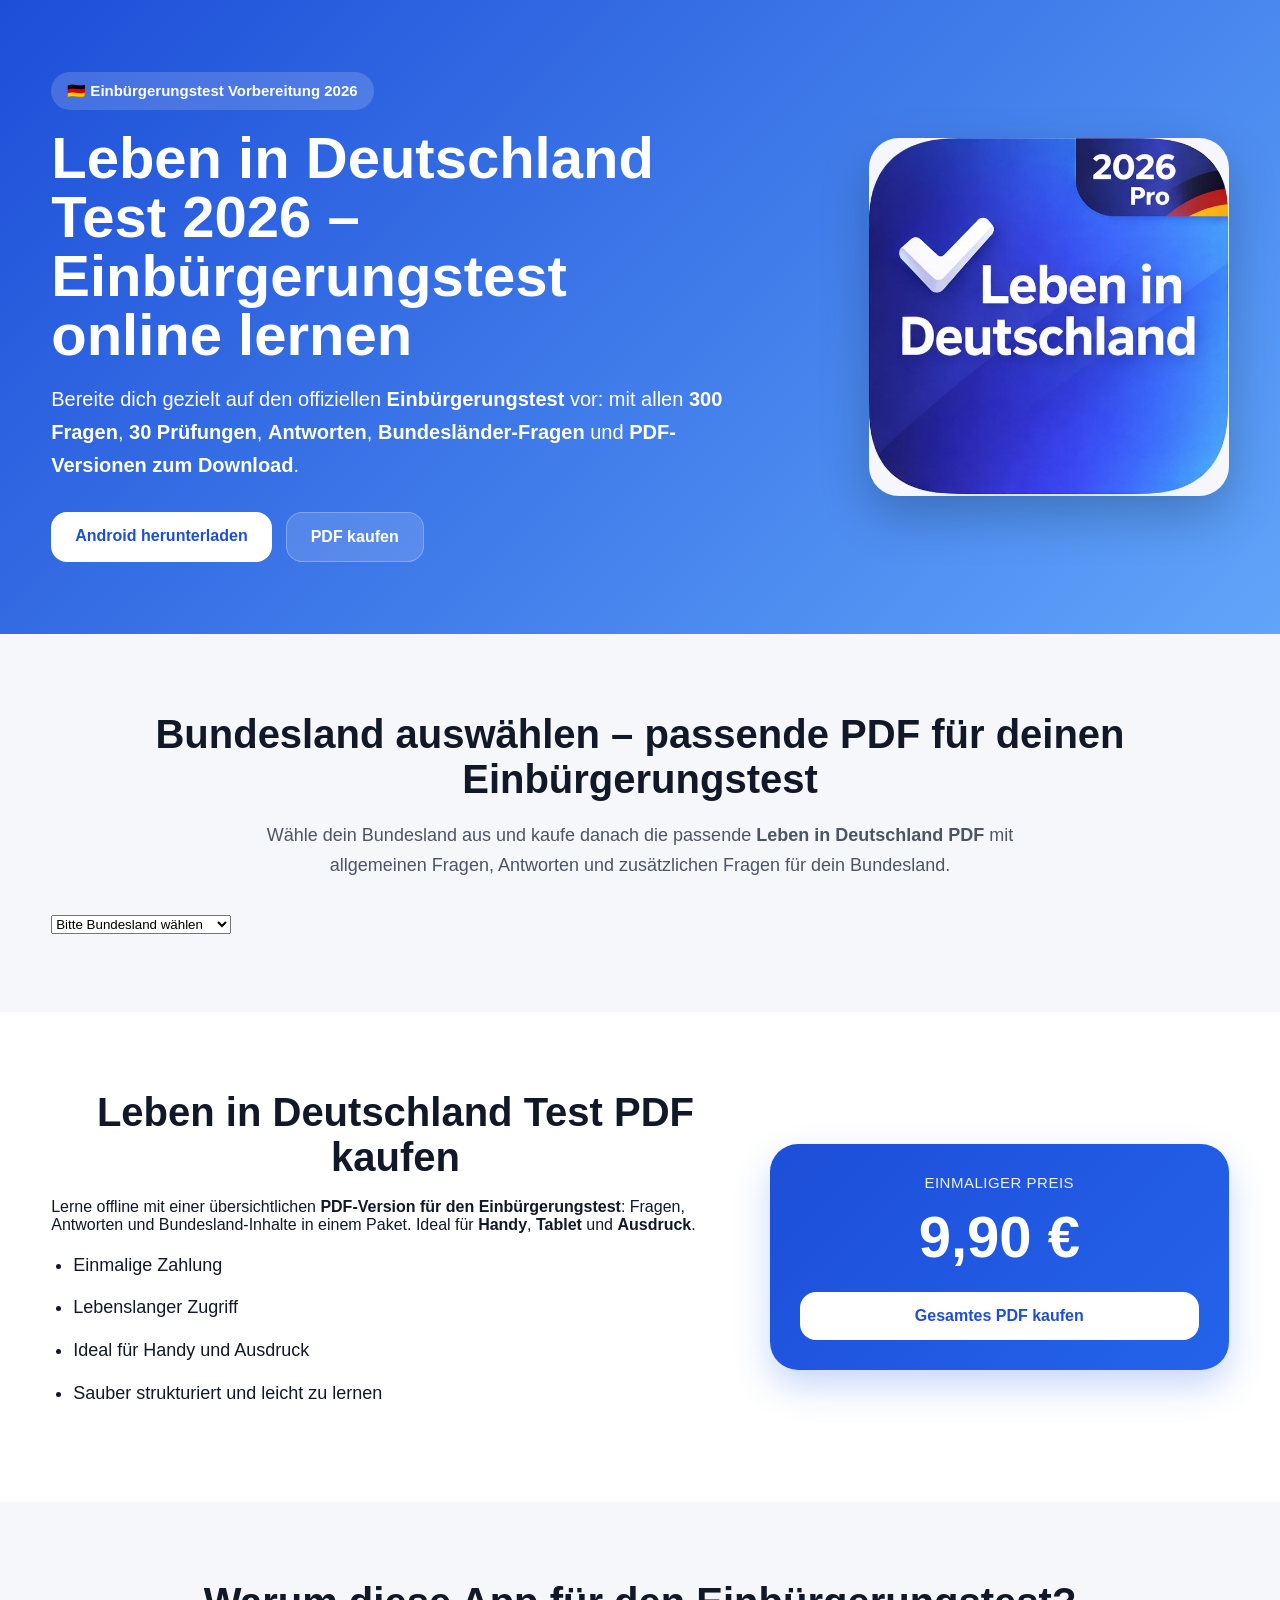
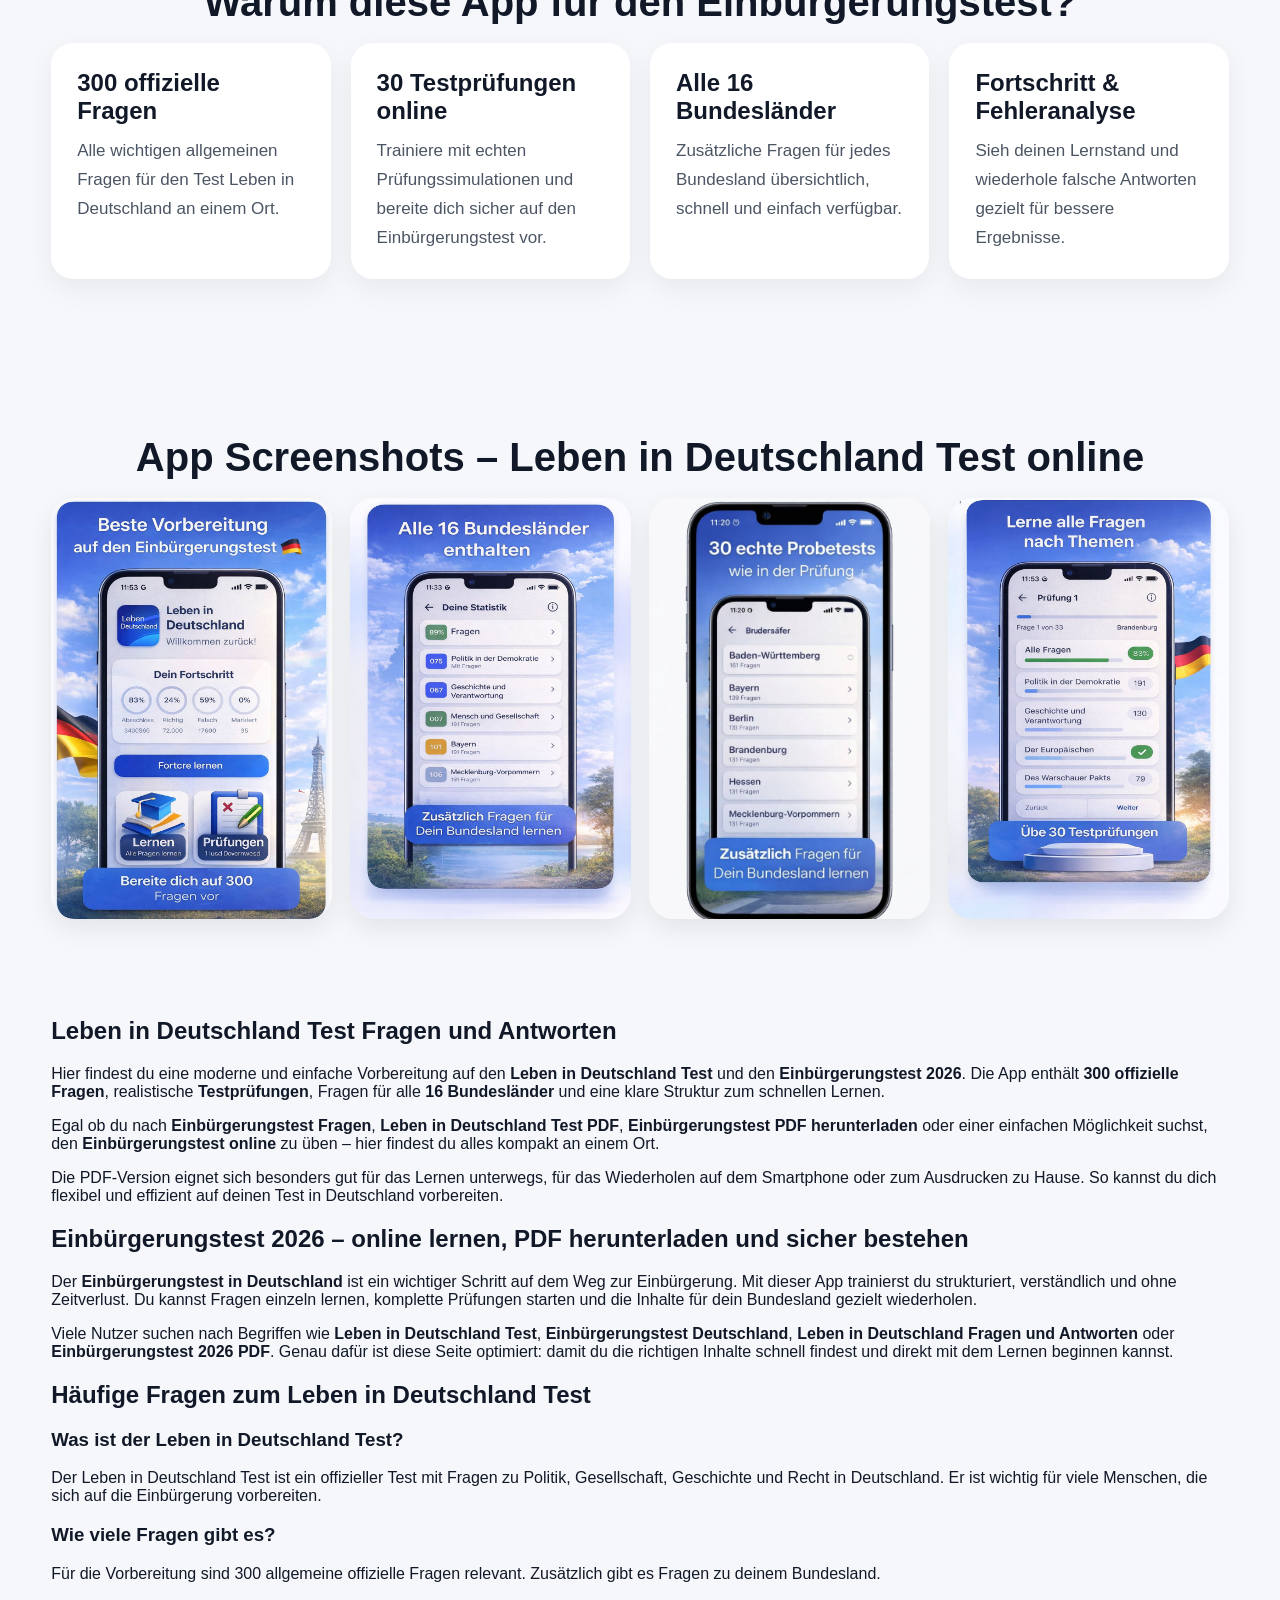
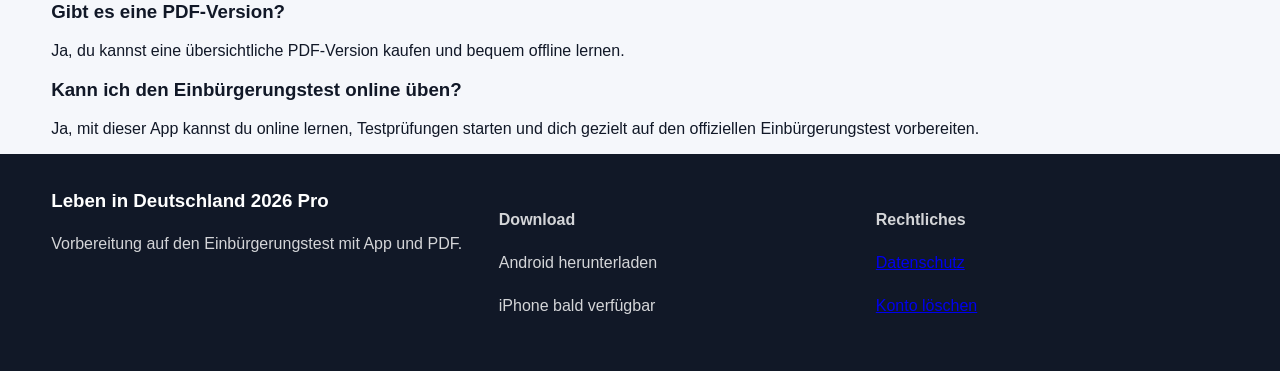
==== commit baec2c37: "Improve SEO, favicon, metadata and structured data" ====
--- a/index.html
+++ b/index.html
@@ -6,19 +6,116 @@
 
   <meta name="google-site-verification" content="UKabABoNslpuBA9yHsxez85sZU-n7hijXNKGL5gckxY" />
 
-  <title>Leben in Deutschland Test 2026 – Einbürgerungstest Fragen</title>
+  <title>Einbürgerungstest 2026 – Leben in Deutschland Test, Fragen, PDF & Download</title>
 
   <meta
     name="description"
-    content="Leben in Deutschland Test 2026: 300 Fragen, 30 Prüfungen, alle 16 Bundesländer und PDF-Versionen zur Vorbereitung auf den Einbürgerungstest."
+    content="Leben in Deutschland Test 2026: alle 300 offiziellen Fragen, 30 Prüfungen, alle 16 Bundesländer, Antworten und PDF-Versionen. Jetzt online für den Einbürgerungstest lernen und PDF herunterladen."
   />
 
   <meta
     name="keywords"
-    content="Leben in Deutschland Test, Einbürgerungstest Deutschland, 300 Fragen, Bundesländer Test, Einbürgerungstest PDF, Leben in Deutschland Fragen"
+    content="Leben in Deutschland Test, Einbürgerungstest, Einbürgerungstest 2026, Leben in Deutschland Fragen, Einbürgerungstest Fragen und Antworten, Leben in Deutschland Test PDF, Einbürgerungstest PDF, Leben in Deutschland herunterladen, Einbürgerungstest online, Bundesländer Fragen, Deutschland Test 2026"
   />
 
+  <meta name="robots" content="index, follow, max-image-preview:large, max-snippet:-1, max-video-preview:-1" />
+  <meta name="author" content="Bakhtovar Valiev" />
+  <meta name="language" content="de" />
+
+  <link rel="canonical" href="https://lebendeutschland-test.de/" />
+
+  <link rel="icon" href="/assets/icons/favicon.ico" />
+  <link rel="icon" type="image/png" sizes="32x32" href="/assets/icons/favicon-32x32.png" />
+  <link rel="icon" type="image/png" sizes="16x16" href="/assets/icons/favicon-16x16.png" />
+  <link rel="apple-touch-icon" sizes="180x180" href="/assets/icons/apple-touch-icon.png" />
+  <link rel="manifest" href="/site.webmanifest" />
+
+  <meta property="og:locale" content="de_DE" />
+  <meta property="og:type" content="website" />
+  <meta property="og:site_name" content="Leben in Deutschland Test 2026" />
+  <meta property="og:title" content="Einbürgerungstest 2026 – Leben in Deutschland Test, Fragen, PDF & Download" />
+  <meta
+    property="og:description"
+    content="Alle 300 offiziellen Fragen, 30 Prüfungen, alle 16 Bundesländer und PDF-Versionen zur Vorbereitung auf den Einbürgerungstest."
+  />
+  <meta property="og:url" content="https://lebendeutschland-test.de/" />
+  <meta property="og:image" content="https://lebendeutschland-test.de/assets/icons/android-chrome-512x512.png" />
+  <meta property="og:image:width" content="512" />
+  <meta property="og:image:height" content="512" />
+
+  <meta name="twitter:card" content="summary_large_image" />
+  <meta name="twitter:title" content="Leben in Deutschland Test 2026 – Einbürgerungstest Fragen" />
+  <meta
+    name="twitter:description"
+    content="300 offizielle Fragen, 30 Prüfungen, alle Bundesländer und PDF-Versionen für den Einbürgerungstest."
+  />
+  <meta name="twitter:image" content="https://lebendeutschland-test.de/assets/icons/android-chrome-512x512.png" />
+
   <link rel="stylesheet" href="css/style.css" />
+
+  <script type="application/ld+json">
+  {
+    "@context": "https://schema.org",
+    "@graph": [
+      {
+        "@type": "WebSite",
+        "@id": "https://lebendeutschland-test.de/#website",
+        "url": "https://lebendeutschland-test.de/",
+        "name": "Leben in Deutschland Test 2026",
+        "inLanguage": "de",
+        "potentialAction": {
+          "@type": "SearchAction",
+          "target": "https://lebendeutschland-test.de/?q={search_term_string}",
+          "query-input": "required name=search_term_string"
+        }
+      },
+      {
+        "@type": "SoftwareApplication",
+        "name": "Leben in Deutschland Test 2026",
+        "applicationCategory": "EducationalApplication",
+        "operatingSystem": "Android",
+        "description": "App zur Vorbereitung auf den Einbürgerungstest mit 300 offiziellen Fragen, 30 Prüfungen, Bundesländer-Fragen und PDF-Versionen.",
+        "url": "https://lebendeutschland-test.de/",
+        "image": "https://lebendeutschland-test.de/assets/images/app_logo.png",
+        "offers": {
+          "@type": "Offer",
+          "price": "9.90",
+          "priceCurrency": "EUR",
+          "availability": "https://schema.org/InStock"
+        }
+      },
+      {
+        "@type": "FAQPage",
+        "mainEntity": [
+          {
+            "@type": "Question",
+            "name": "Was ist der Leben in Deutschland Test?",
+            "acceptedAnswer": {
+              "@type": "Answer",
+              "text": "Der Leben in Deutschland Test ist ein offizieller Test zur Vorbereitung auf die Einbürgerung in Deutschland. Er enthält allgemeine Fragen sowie zusätzliche Fragen für das jeweilige Bundesland."
+            }
+          },
+          {
+            "@type": "Question",
+            "name": "Wie viele Fragen gibt es für den Einbürgerungstest?",
+            "acceptedAnswer": {
+              "@type": "Answer",
+              "text": "Zur Vorbereitung stehen 300 offizielle allgemeine Fragen sowie zusätzliche Bundesländer-Fragen zur Verfügung."
+            }
+          },
+          {
+            "@type": "Question",
+            "name": "Gibt es eine PDF-Version zum Download?",
+            "acceptedAnswer": {
+              "@type": "Answer",
+              "text": "Ja, es gibt eine übersichtliche PDF-Version mit Fragen, Antworten und Bundesland-Inhalten für das Lernen auf dem Handy oder als Ausdruck."
+            }
+          }
+        ]
+      }
+    ]
+  }
+  </script>
 </head>
 
 <body>
@@ -26,33 +123,44 @@
   <header class="hero">
     <div class="container hero-content">
       <div class="hero-text">
-        <span class="badge">🇩🇪 Einbürgerungstest Vorbereitung</span>
-        <h1>Leben in Deutschland Test 2026</h1>
+        <span class="badge">🇩🇪 Einbürgerungstest Vorbereitung 2026</span>
+        <h1>Leben in Deutschland Test 2026 – Einbürgerungstest online lernen</h1>
         <p>
-          Übe den offiziellen Leben in Deutschland Test online.
-          Alle 300 Fragen, Antworten und Bundesländer-Tests für den Einbürgerungstest 2026.
+          Bereite dich gezielt auf den offiziellen <strong>Einbürgerungstest</strong> vor:
+          mit allen <strong>300 Fragen</strong>, <strong>30 Prüfungen</strong>,
+          <strong>Antworten</strong>, <strong>Bundesländer-Fragen</strong> und
+          <strong>PDF-Versionen zum Download</strong>.
         </p>
 
         <div class="hero-buttons">
-          <a href="#" class="btn btn-primary">Android herunterladen</a>
-          <a href="#pdf-kaufen" class="btn btn-secondary">PDF kaufen</a>
+          <a href="#" class="btn btn-primary" aria-label="Android App für Leben in Deutschland Test herunterladen">
+            Android herunterladen
+          </a>
+          <a href="#pdf-kaufen" class="btn btn-secondary" aria-label="PDF für Leben in Deutschland Test kaufen">
+            PDF kaufen
+          </a>
         </div>
       </div>
 
       <div class="hero-image">
-        <img src="assets/images/app_logo.png" alt="Leben in Deutschland App Logo" />
+        <img
+          src="assets/images/app_logo.png"
+          alt="Leben in Deutschland Test 2026 App Logo für den Einbürgerungstest"
+        />
       </div>
     </div>
   </header>
 
   <section class="bundeslaender-section" id="bundeslaender">
     <div class="container">
-      <h2>Bundesland auswählen</h2>
+      <h2>Bundesland auswählen – passende PDF für deinen Einbürgerungstest</h2>
       <p class="section-text">
-        Wähle dein Bundesland aus und kaufe danach die passende PDF-Version.
-      </p>
-
-      <select id="bundesland-select" class="bundesland-select">
+        Wähle dein Bundesland aus und kaufe danach die passende
+        <strong>Leben in Deutschland PDF</strong> mit allgemeinen Fragen,
+        Antworten und zusätzlichen Fragen für dein Bundesland.
+      </p>
+
+      <select id="bundesland-select" class="bundesland-select" aria-label="Bundesland für Einbürgerungstest auswählen">
         <option value="">Bitte Bundesland wählen</option>
         <option>Baden-Württemberg</option>
         <option>Bayern</option>
@@ -75,7 +183,9 @@
       <div class="bundesland-card" id="bundesland-card" style="display: none;">
         <h3 id="bundesland-title">Bundesland PDF</h3>
         <p>
-          PDF mit allgemeinen Fragen und zusätzlichen Fragen für dein ausgewähltes Bundesland.
+          PDF mit allgemeinen Fragen, offiziellen Antworten und zusätzlichen Fragen
+          für dein ausgewähltes Bundesland – ideal für die Vorbereitung auf den
+          <strong>Einbürgerungstest in Deutschland</strong>.
         </p>
         <div class="mini-price">9,90 €</div>
         <a
@@ -84,6 +194,7 @@
           class="btn btn-primary"
           target="_blank"
           rel="noopener noreferrer"
+          aria-label="Bundesland PDF kaufen"
         >
           PDF kaufen
         </a>
@@ -94,10 +205,11 @@
   <section class="pdf-block" id="pdf-kaufen">
     <div class="container pdf-inner">
       <div>
-        <h2>PDF-Version kaufen</h2>
+        <h2>Leben in Deutschland Test PDF kaufen</h2>
         <p>
-          Lerne offline mit einer übersichtlichen PDF-Version:
-          Fragen, Antworten und Bundesland-Inhalte in einem Paket.
+          Lerne offline mit einer übersichtlichen <strong>PDF-Version für den Einbürgerungstest</strong>:
+          Fragen, Antworten und Bundesland-Inhalte in einem Paket. Ideal für
+          <strong>Handy</strong>, <strong>Tablet</strong> und <strong>Ausdruck</strong>.
         </p>
         <ul class="pdf-list">
           <li>Einmalige Zahlung</li>
@@ -116,6 +228,7 @@
           class="btn btn-light btn-full"
           target="_blank"
           rel="noopener noreferrer"
+          aria-label="Gesamtes PDF für Leben in Deutschland Test kaufen"
         >
           Gesamtes PDF kaufen
         </a>
@@ -125,23 +238,23 @@
 
   <section class="features" id="warum-app">
     <div class="container">
-      <h2>Warum diese App?</h2>
+      <h2>Warum diese App für den Einbürgerungstest?</h2>
       <div class="feature-grid">
         <div class="card">
-          <h3>300 Fragen</h3>
-          <p>Alle wichtigen allgemeinen Fragen für den Test Leben in Deutschland.</p>
+          <h3>300 offizielle Fragen</h3>
+          <p>Alle wichtigen allgemeinen Fragen für den Test Leben in Deutschland an einem Ort.</p>
         </div>
         <div class="card">
-          <h3>30 Testprüfungen</h3>
-          <p>Trainiere mit echten Prüfungssimulationen und bereite dich sicher vor.</p>
+          <h3>30 Testprüfungen online</h3>
+          <p>Trainiere mit echten Prüfungssimulationen und bereite dich sicher auf den Einbürgerungstest vor.</p>
         </div>
         <div class="card">
-          <h3>16 Bundesländer</h3>
-          <p>Zusätzliche Fragen für jedes Bundesland übersichtlich an einem Ort.</p>
+          <h3>Alle 16 Bundesländer</h3>
+          <p>Zusätzliche Fragen für jedes Bundesland übersichtlich, schnell und einfach verfügbar.</p>
         </div>
         <div class="card">
           <h3>Fortschritt & Fehleranalyse</h3>
-          <p>Sieh deinen Lernstand und wiederhole falsche Antworten gezielt.</p>
+          <p>Sieh deinen Lernstand und wiederhole falsche Antworten gezielt für bessere Ergebnisse.</p>
         </div>
       </div>
     </div>
@@ -149,12 +262,28 @@
 
   <section class="screenshots">
     <div class="container">
-      <h2>App Screenshots</h2>
+      <h2>App Screenshots – Leben in Deutschland Test online</h2>
       <div class="screenshots-grid">
-        <img src="assets/screenshots/screen-1.png" alt="App Screenshot 1" />
-        <img src="assets/screenshots/screen-2.png" alt="App Screenshot 2" />
-        <img src="assets/screenshots/screen-3.png" alt="App Screenshot 3" />
-        <img src="assets/screenshots/screen-4.png" alt="App Screenshot 4" />
+        <img
+          src="assets/screenshots/screen-1.png"
+          alt="Leben in Deutschland Test 2026 Screenshot mit Fragen und Antworten"
+          loading="lazy"
+        />
+        <img
+          src="assets/screenshots/screen-2.png"
+          alt="Einbürgerungstest App Screenshot mit Testprüfung"
+          loading="lazy"
+        />
+        <img
+          src="assets/screenshots/screen-3.png"
+          alt="Bundesländer Fragen für den Leben in Deutschland Test"
+          loading="lazy"
+        />
+        <img
+          src="assets/screenshots/screen-4.png"
+          alt="Einbürgerungstest 2026 App Übersicht und Lernfortschritt"
+          loading="lazy"
+        />
       </div>
     </div>
   </section>
@@ -163,9 +292,73 @@
     <div class="container">
       <h2>Leben in Deutschland Test Fragen und Antworten</h2>
       <p>
-        Hier findest du alle offiziellen Fragen für den Test Leben in Deutschland.
-        Bereite dich schnell und effektiv auf den Einbürgerungstest vor –
-        mit PDF-Versionen, Bundesländer-Fragen und klarer Struktur.
+        Hier findest du eine moderne und einfache Vorbereitung auf den
+        <strong>Leben in Deutschland Test</strong> und den
+        <strong>Einbürgerungstest 2026</strong>. Die App enthält
+        <strong>300 offizielle Fragen</strong>, realistische
+        <strong>Testprüfungen</strong>, Fragen für alle
+        <strong>16 Bundesländer</strong> und eine klare Struktur zum schnellen Lernen.
+      </p>
+      <p>
+        Egal ob du nach <strong>Einbürgerungstest Fragen</strong>,
+        <strong>Leben in Deutschland Test PDF</strong>,
+        <strong>Einbürgerungstest PDF herunterladen</strong> oder einer
+        einfachen Möglichkeit suchst, den <strong>Einbürgerungstest online</strong>
+        zu üben – hier findest du alles kompakt an einem Ort.
+      </p>
+      <p>
+        Die PDF-Version eignet sich besonders gut für das Lernen unterwegs,
+        für das Wiederholen auf dem Smartphone oder zum Ausdrucken zu Hause.
+        So kannst du dich flexibel und effizient auf deinen Test in Deutschland vorbereiten.
+      </p>
+    </div>
+  </section>
+
+  <section class="seo-text">
+    <div class="container">
+      <h2>Einbürgerungstest 2026 – online lernen, PDF herunterladen und sicher bestehen</h2>
+      <p>
+        Der <strong>Einbürgerungstest in Deutschland</strong> ist ein wichtiger Schritt
+        auf dem Weg zur Einbürgerung. Mit dieser App trainierst du strukturiert,
+        verständlich und ohne Zeitverlust. Du kannst Fragen einzeln lernen,
+        komplette Prüfungen starten und die Inhalte für dein Bundesland gezielt wiederholen.
+      </p>
+      <p>
+        Viele Nutzer suchen nach Begriffen wie <strong>Leben in Deutschland Test</strong>,
+        <strong>Einbürgerungstest Deutschland</strong>,
+        <strong>Leben in Deutschland Fragen und Antworten</strong> oder
+        <strong>Einbürgerungstest 2026 PDF</strong>. Genau dafür ist diese Seite optimiert:
+        damit du die richtigen Inhalte schnell findest und direkt mit dem Lernen beginnen kannst.
+      </p>
+    </div>
+  </section>
+
+  <section class="seo-text">
+    <div class="container">
+      <h2>Häufige Fragen zum Leben in Deutschland Test</h2>
+
+      <h3>Was ist der Leben in Deutschland Test?</h3>
+      <p>
+        Der Leben in Deutschland Test ist ein offizieller Test mit Fragen zu Politik,
+        Gesellschaft, Geschichte und Recht in Deutschland. Er ist wichtig für viele Menschen,
+        die sich auf die Einbürgerung vorbereiten.
+      </p>
+
+      <h3>Wie viele Fragen gibt es?</h3>
+      <p>
+        Für die Vorbereitung sind 300 allgemeine offizielle Fragen relevant.
+        Zusätzlich gibt es Fragen zu deinem Bundesland.
+      </p>
+
+      <h3>Gibt es eine PDF-Version?</h3>
+      <p>
+        Ja, du kannst eine übersichtliche PDF-Version kaufen und bequem offline lernen.
+      </p>
+
+      <h3>Kann ich den Einbürgerungstest online üben?</h3>
+      <p>
+        Ja, mit dieser App kannst du online lernen, Testprüfungen starten und dich
+        gezielt auf den offiziellen Einbürgerungstest vorbereiten.
       </p>
     </div>
   </section>
@@ -185,8 +378,8 @@
 
       <div>
         <p><strong>Rechtliches</strong></p>
-        <p>Datenschutz</p>
-        <p>Impressum</p>
+        <p><a href="privacy.html">Datenschutz</a></p>
+        <p><a href="delete-account.html">Konto löschen</a></p>
       </div>
     </div>
   </footer>
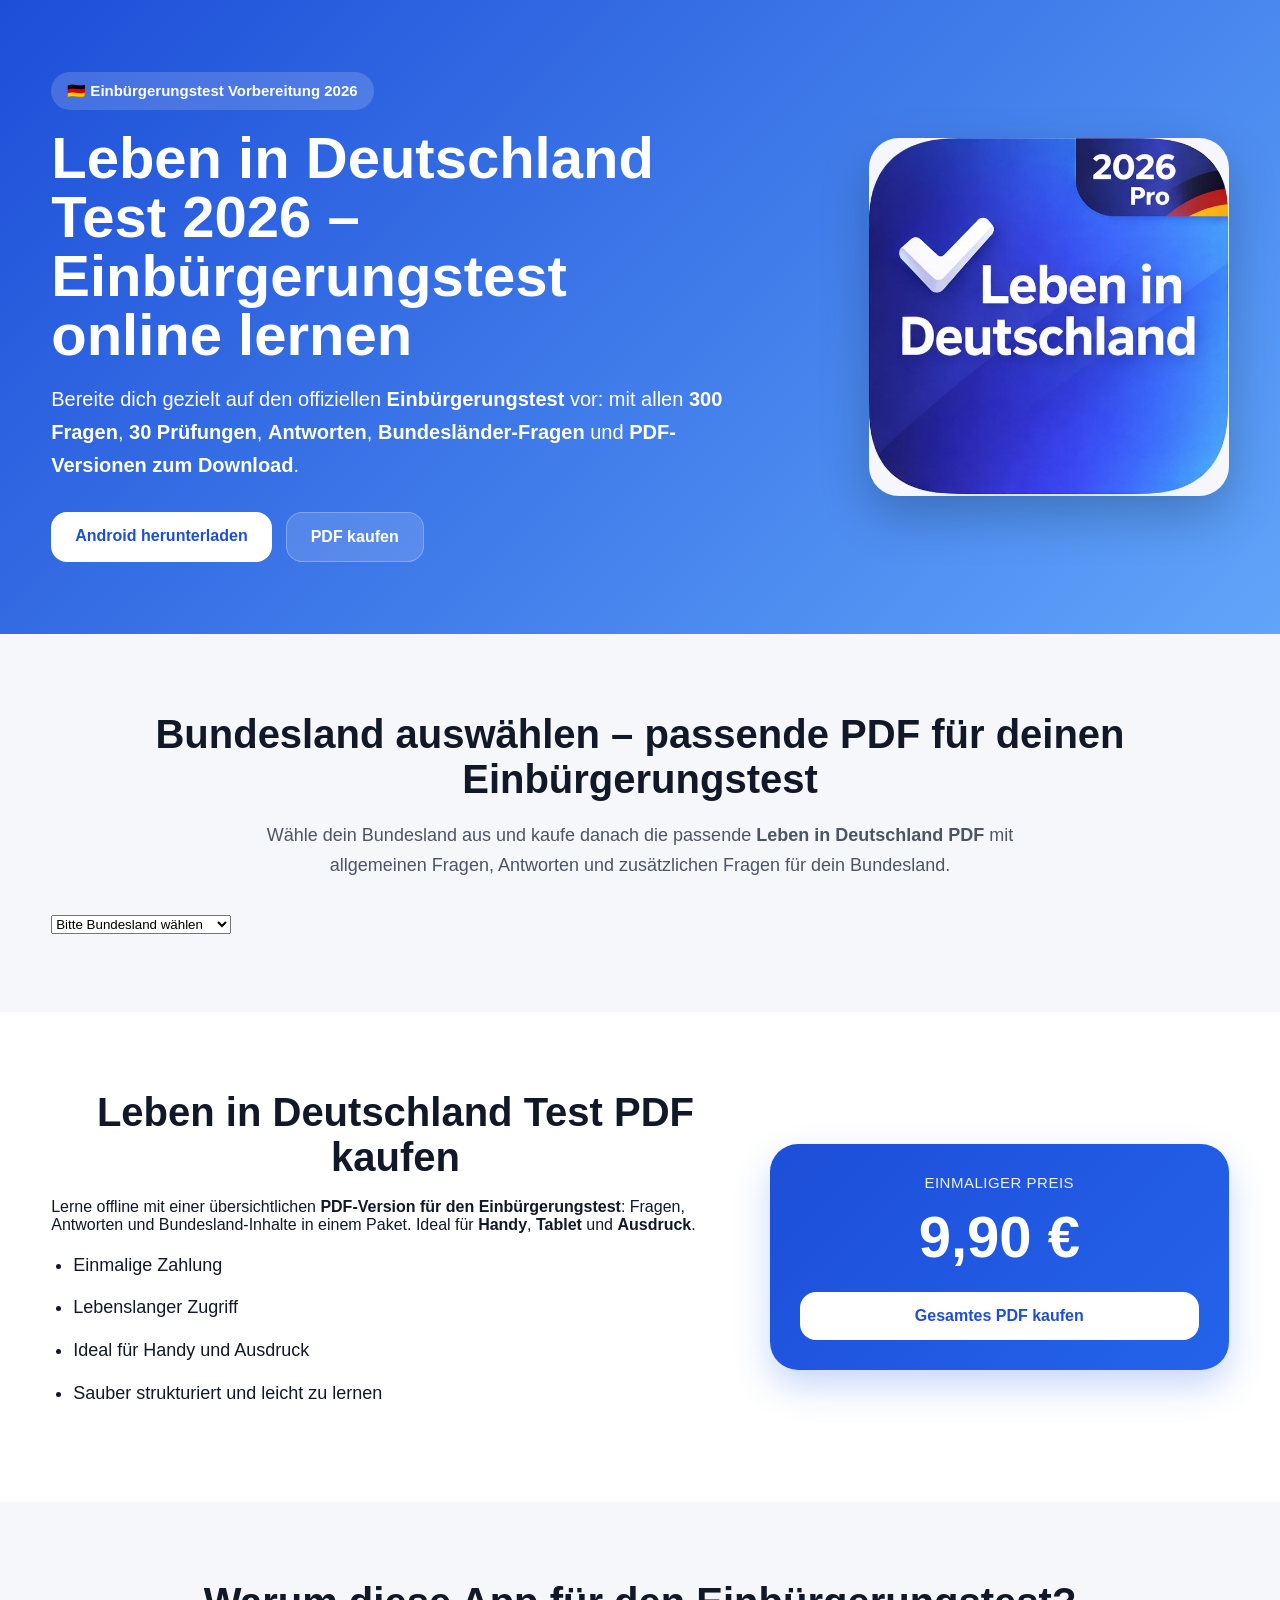
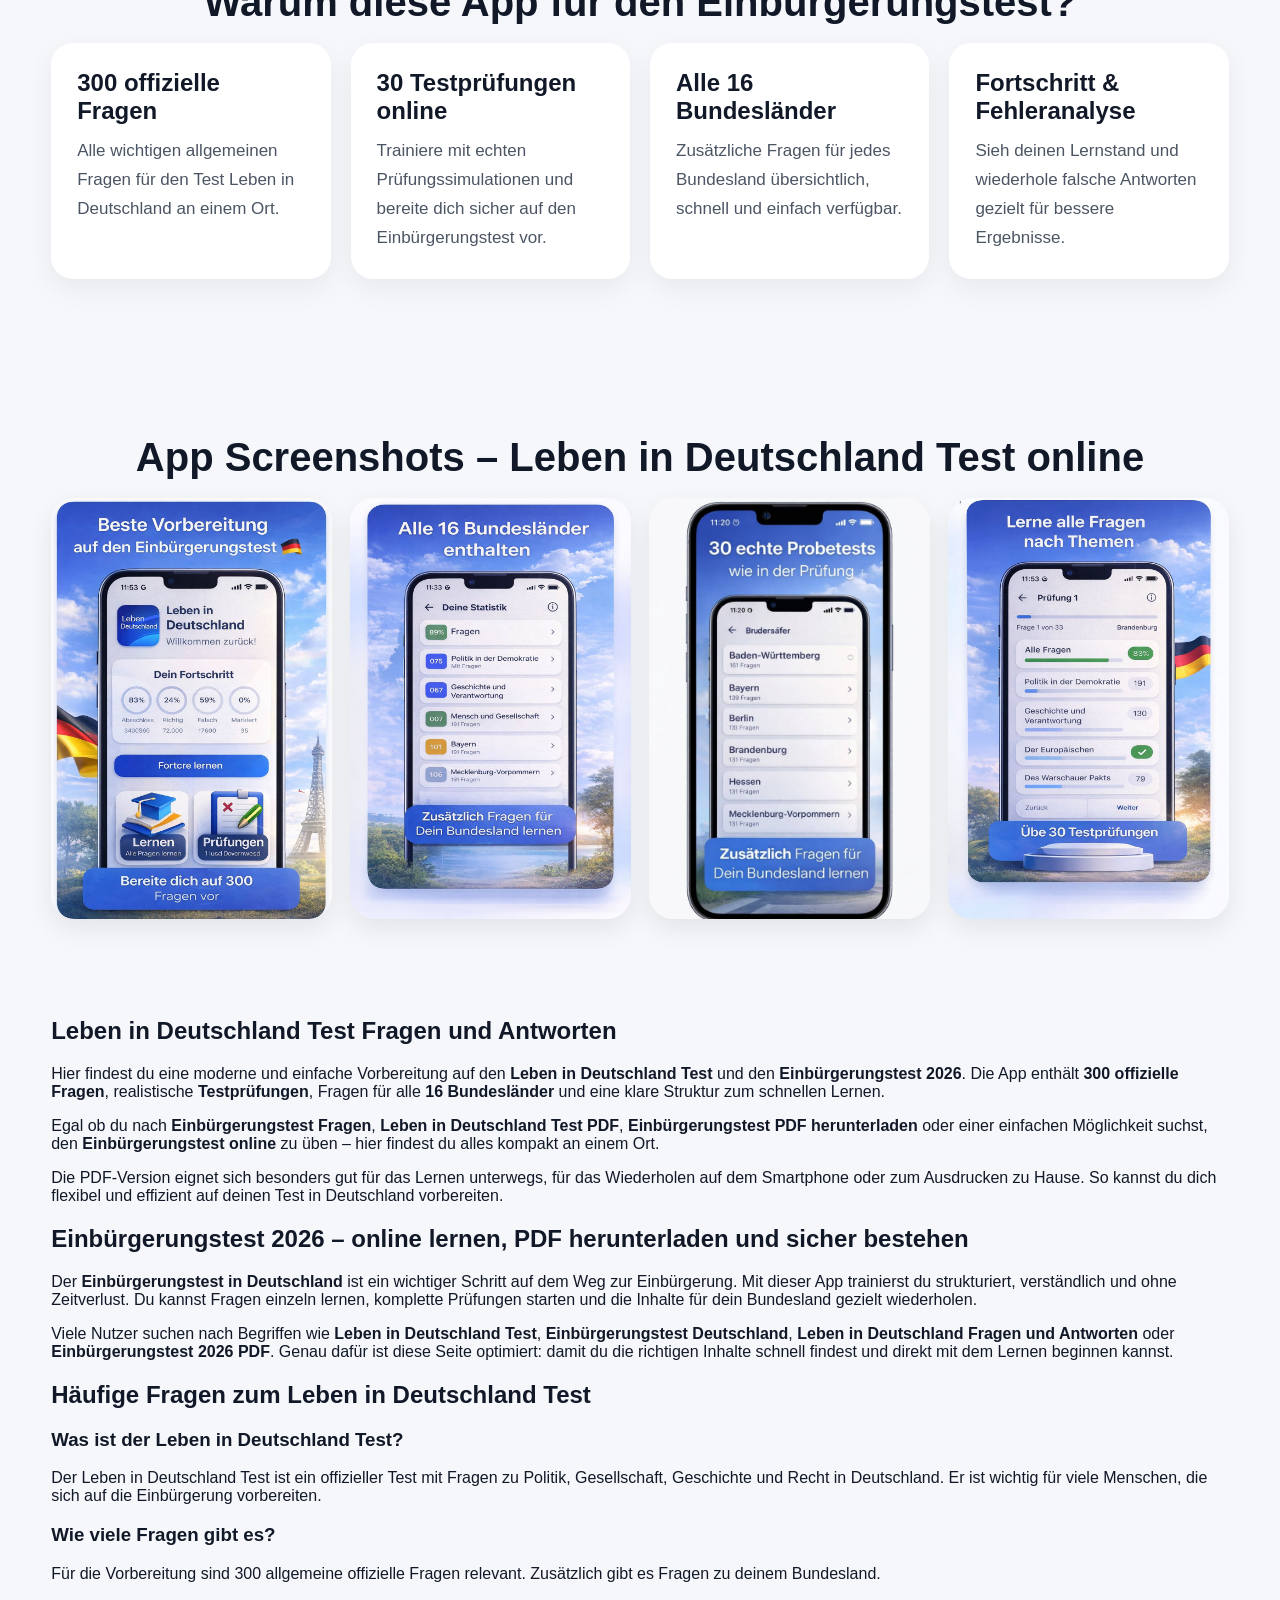
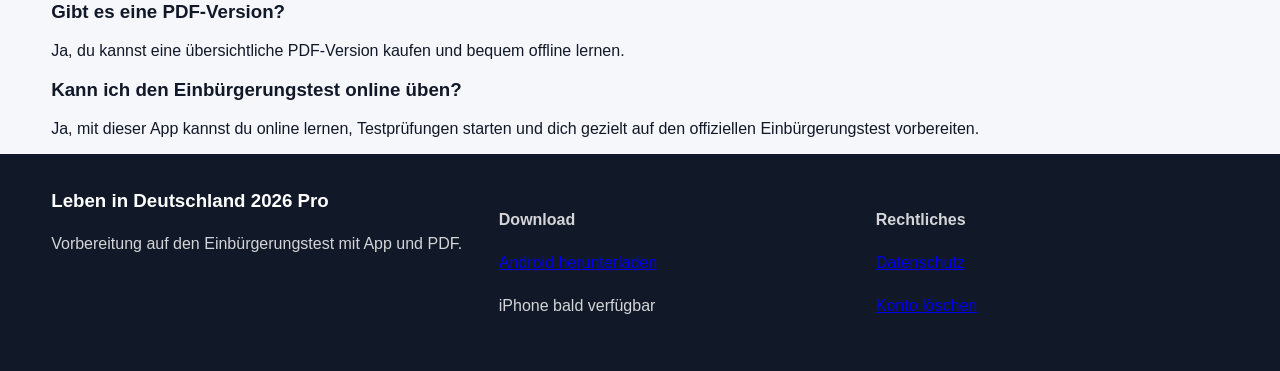
==== commit f19a7995: "Add Play Store link and improve SEO" ====
--- a/index.html
+++ b/index.html
@@ -10,7 +10,7 @@
 
   <meta
     name="description"
-    content="Leben in Deutschland Test 2026: alle 300 offiziellen Fragen, 30 Prüfungen, alle 16 Bundesländer, Antworten und PDF-Versionen. Jetzt online für den Einbürgerungstest lernen und PDF herunterladen."
+    content="Leben in Deutschland Test 2026: alle 300 offiziellen Fragen, 30 Prüfungen, alle 16 Bundesländer, Antworten und PDF-Versionen. Jetzt online für den Einbürgerungstest lernen und Android App herunterladen."
   />
 
   <meta
@@ -36,7 +36,7 @@
   <meta property="og:title" content="Einbürgerungstest 2026 – Leben in Deutschland Test, Fragen, PDF & Download" />
   <meta
     property="og:description"
-    content="Alle 300 offiziellen Fragen, 30 Prüfungen, alle 16 Bundesländer und PDF-Versionen zur Vorbereitung auf den Einbürgerungstest."
+    content="Alle 300 offiziellen Fragen, 30 Prüfungen, alle 16 Bundesländer, PDF-Versionen und Android App zur Vorbereitung auf den Einbürgerungstest."
   />
   <meta property="og:url" content="https://lebendeutschland-test.de/" />
   <meta property="og:image" content="https://lebendeutschland-test.de/assets/icons/android-chrome-512x512.png" />
@@ -47,7 +47,7 @@
   <meta name="twitter:title" content="Leben in Deutschland Test 2026 – Einbürgerungstest Fragen" />
   <meta
     name="twitter:description"
-    content="300 offizielle Fragen, 30 Prüfungen, alle Bundesländer und PDF-Versionen für den Einbürgerungstest."
+    content="300 offizielle Fragen, 30 Prüfungen, alle Bundesländer, PDF-Versionen und Android App für den Einbürgerungstest."
   />
   <meta name="twitter:image" content="https://lebendeutschland-test.de/assets/icons/android-chrome-512x512.png" />
 
@@ -71,15 +71,25 @@
       },
       {
         "@type": "SoftwareApplication",
-        "name": "Leben in Deutschland Test 2026",
+        "name": "Leben in Deutschland 2026 Pro",
+        "alternateName": "Leben in Deutschland Test 2026",
         "applicationCategory": "EducationalApplication",
         "operatingSystem": "Android",
-        "description": "App zur Vorbereitung auf den Einbürgerungstest mit 300 offiziellen Fragen, 30 Prüfungen, Bundesländer-Fragen und PDF-Versionen.",
+        "description": "Android App zur Vorbereitung auf den Leben in Deutschland Test und Einbürgerungstest 2026 mit 300 offiziellen Fragen, 30 Prüfungen und Bundesländer-Fragen.",
         "url": "https://lebendeutschland-test.de/",
-        "image": "https://lebendeutschland-test.de/assets/images/app_logo.png",
+        "downloadUrl": "https://play.google.com/store/apps/details?id=com.leben.app",
+        "installUrl": "https://play.google.com/store/apps/details?id=com.leben.app",
+        "sameAs": [
+          "https://play.google.com/store/apps/details?id=com.leben.app"
+        ],
+        "image": "https://lebendeutschland-test.de/assets/icons/android-chrome-512x512.png",
+        "author": {
+          "@type": "Person",
+          "name": "Bakhtovar Valiev"
+        },
         "offers": {
           "@type": "Offer",
-          "price": "9.90",
+          "price": "0",
           "priceCurrency": "EUR",
           "availability": "https://schema.org/InStock"
         }
@@ -110,6 +120,14 @@
               "@type": "Answer",
               "text": "Ja, es gibt eine übersichtliche PDF-Version mit Fragen, Antworten und Bundesland-Inhalten für das Lernen auf dem Handy oder als Ausdruck."
             }
+          },
+          {
+            "@type": "Question",
+            "name": "Gibt es eine Android App?",
+            "acceptedAnswer": {
+              "@type": "Answer",
+              "text": "Ja, die Android App Leben in Deutschland 2026 Pro ist im Google Play Store verfügbar."
+            }
           }
         ]
       }
@@ -133,7 +151,13 @@
         </p>
 
         <div class="hero-buttons">
-          <a href="#" class="btn btn-primary" aria-label="Android App für Leben in Deutschland Test herunterladen">
+          <a
+            href="https://play.google.com/store/apps/details?id=com.leben.app"
+            class="btn btn-primary"
+            target="_blank"
+            rel="noopener noreferrer"
+            aria-label="Android App für Leben in Deutschland Test im Google Play Store herunterladen"
+          >
             Android herunterladen
           </a>
           <a href="#pdf-kaufen" class="btn btn-secondary" aria-label="PDF für Leben in Deutschland Test kaufen">
@@ -372,7 +396,15 @@
 
       <div>
         <p><strong>Download</strong></p>
-        <p>Android herunterladen</p>
+        <p>
+          <a
+            href="https://play.google.com/store/apps/details?id=com.leben.app"
+            target="_blank"
+            rel="noopener noreferrer"
+          >
+            Android herunterladen
+          </a>
+        </p>
         <p>iPhone bald verfügbar</p>
       </div>
 
